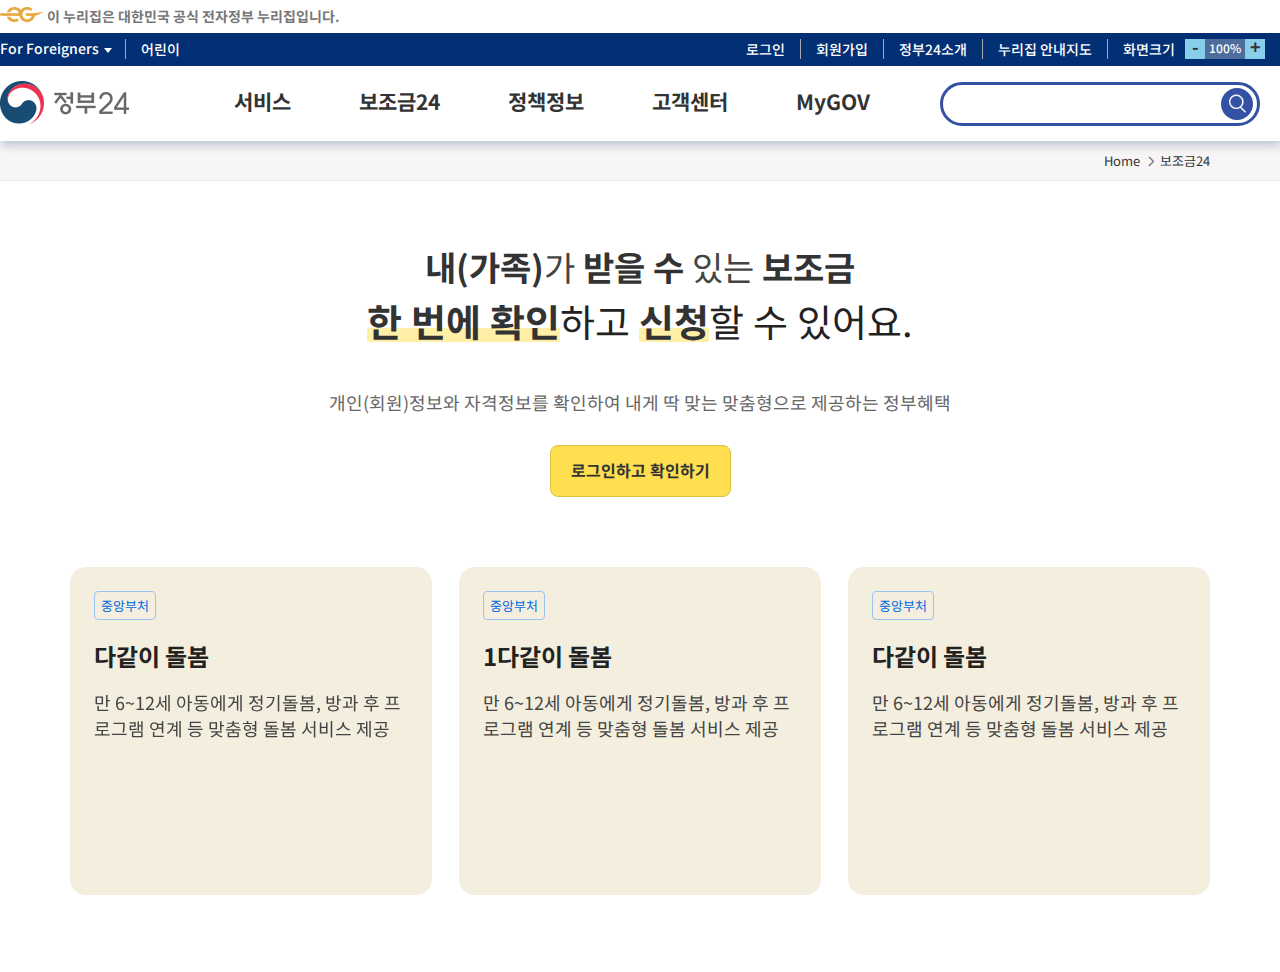
==== bojo.html @ 15c1a380 "3/22" ====
<!DOCTYPE html>
<html lang="en">
<head>
    <meta charset="UTF-8">
    <meta http-equiv="X-UA-Compatible" content="IE=edge">
    <meta name="viewport" content="width=device-width, initial-scale=1.0">
    <link rel="stylesheet" href="style.css">
    <!-- 폰트 -->
    <link rel="preconnect" href="https://fonts.googleapis.com">
    <link rel="preconnect" href="https://fonts.gstatic.com" crossorigin>
    <link href="https://fonts.googleapis.com/css2?family=Noto+Sans+KR:wght@100;300;400&display=swap" rel="stylesheet">
    <!-- swiperis -->
    <link rel="stylesheet" href="swiper/css/swiper.css">
    <link rel="stylesheet" href="swiper/css/swiper.min.css">
    <title>정부24</title>
</head>
<body>
    <div id="wrap">
        <!-- 헤더 -->
        <header>
            <!-- 헤더 상단 -->
            <div class="header_top">
                <p>
                    <img src="img/top_icon.png">
                    이 누리집은 대한민국 공식 전자정부 누리집입니다.
                </p>
            </div>
            <!-- 외국인 및 헤더 중앙 메뉴 -->
            <div class="header_middle">
                <div class="header_middle_inner">
                    <div class="foreigner">
                        <a id="foreigner">
                            For Foreigners &nbsp;
                            <img src="icon/ico_arrow_type07.png" class="down">
                            <img src="icon/ico_arrow_type07 (1).png" class="up">
                        </a>
                    </div>
                    <div class="header_middle_inner_left">
                        <a href="#">어린이</a>
                    </div>
                    <ul class="header_middle_menu">
                        <li><a href="#">로그인</a></li>
                        <li><a href="#">회원가입</a></li>
                        <li><a href="#">정부24소개</a></li>
                        <li><a href="#">누리집 안내지도</a></li>
                        <li>
                            <a href="#">
                                화면크기 
                                <div class="zoom">
                                    <div id="zoom_out">-</div>
                                    <div id="zoom_per"><p>100%</p></div>
                                    <div id="zoom_in">+</div>
                                </div>
                            </a>
                        </li>
                    </ul>
                    <div class="foreigners_menu">
                        <ul>
                            <li><a>한국어</a></li>
                            <li><a>ENG</a></li>
                            <li><a>中文</a></li>
                        </ul>
                    </div>
                </div>
            </div>
            <!-- 로고 및 메뉴(헤더 하단) -->
            <nav>
                <div class="header_bottom">
                    <div class="header_bottom_inner">
                        <div class="logo">
                            <a href="index.html"><img src="img/img-gov-logo.png"></a>
                        </div>
                        <ul class="menu">
                            <li><a href="service.html">서비스</a></li>
                            <li><a href="bojo.html">보조금24</a></li>
                            <li><a href="">정책정보</a></li>
                            <li><a href="">고객센터</a></li>
                            <li><a href="">MyGOV</a></li>
                        </ul>
                        <div class="first_btn" style="display: none;">
                            <a href="">
                                <img src="img/first-ico-guide.png">
                                <p class="first_ment">처음 오셨나요?</p>
                                <p class="first_arrow"></p>
                            </a>
                        </div>
                        <div class="bojo_search" style="display: block;">
                            <div class="bojo_search_box">
                                <input type="search">
                            </div>
                            <button class="bojo_search_btn"></button>
                        </div>
                    </div>
                </div>
                <!-- nav에 hover하면 보이는 메뉴 -->
                <div class="nav_inner_box">
                    <!-- 서비스 -->
                    <div class="nav_box">
                        <ul>
                            <li>
                                <img src="img/nav-1.png">
                                <p><a href="service.html">서비스</a></p>
                            </li>
                            <li>
                                <p class="nav_box_title">민원신청</p>
                                <ul>
                                    <li><a href="service.html">신청·조회·발급</a></li>
                                </ul>
                            </li>
                            <li>
                                <p class="nav_box_title">서비스신청</p>
                                <ul>
                                    <li><a href="service.html">원스톱/생애주기/꾸러미서비스</a></li>
                                    <li><a href="service.html">연령/대상별 서비스</a></li>
                                    <li><a href="service.html">분야별 서비스</a></li>
                                    <li><a href="service.html">기업단체 서비스</a></li>
                                    <li><a href="service.html">외국인 서비스</a></li>
                                </ul>
                            </li>
                            <li>
                                <p class="nav_box_title">간편 확인/안내</p>
                                <ul>
                                    <li><a href="service.html">사실/진위확인</a></li>
                                    <li><a href="service.html">행정정보공동이용<br>(e하나로민원)</a></li>
                                    <li><a href="service.html">공공자원공유</a></li>
                                    <li><a href="service.html">돌봄시설 등 위치 찾기</a></li>
                                </ul>
                            </li>
                        </ul>
                    </div>
                    <!-- 보조금 24 -->
                    <div class="nav_box">
                        <ul>
                            <li>
                                <img src="img/nav-2.png">
                                <p style="width: 100%;">보조금24</p>
                            </li>
                            <li>
                                <ul>
                                    <li><a href="bojo.html">보조금24란</a></li>
                                    <li><a href="bojo.html">나의 혜택</a></li>
                                    <li><a href="bojo.html">간편 찾기</a></li>
                                    <li><a href="bojo.html">전체 혜택</a></li>
                                </ul>
                            </li>
                        </ul>
                    </div>
                    <!-- 정책정보 -->
                    <div class="nav_box">
                        <ul>
                            <li>
                                <img src="img/nav-3.png">
                                <p>정책정보</p>
                            </li>
                            <li>
                                <ul>
                                    <li>분야별 정책정보</li>
                                    <li>정부/지자체 조직도</li>
                                    <li>정부/지자체 운영누리집</li>
                                    <li>행정기관위원회</li>
                                    <li>지자체소식</li>
                                    <li>공모전</li>
                                </ul>
                            </li>
                        </ul>
                    </div>
                    <!-- 고객센터 -->
                    <div class="nav_box">
                        <ul>
                            <li>
                                <img src="img/nav-4.png">
                                <p style="width: 100%;">고객센터</p>
                            </li>
                            <li>
                                <ul>
                                    <li>정부24 이용방법</li>
                                    <li>공지사항</li>
                                    <li>자료실</li>
                                    <li>서비스지원</li>
                                    <li>자주묻는질문(FAQ)</li>
                                    <li>상담예약</li>
                                </ul>
                            </li>
                        </ul>
                    </div>
                    <!-- MyGOV -->
                    <div class="nav_box">
                        <ul>
                            <li>
                                <img src="img/nav-5.png">
                                <p style="width: 100%;">MyGOV</p>
                            </li>
                            <li>
                                <ul>
                                    <li>나의 서비스</li>
                                    <li>전자문서지갑</li>
                                    <li>나의 생활정보</li>
                                    <li>나의 상담</li>
                                    <li>나의 회원정보</li>
                                    <li>나의 인증관리</li>
                                </ul>
                            </li>
                        </ul>
                    </div>
                </div>
            </nav>
        </header>
        <!-- 보조금24 -->
        <section class="service_section">
            <!-- 상단 네비게이션 -->
            <div class="service_content_top">
                <div class="service_content_top_inner">
                    <div>
                        <ul class="service_content_top_navi">
                            <li>
                                <a>Home</a>
                                <span><img src="service/ico_bc_list.png"></span>
                            </li>
                            <li>
                                <a>보조금24</a>
                            </li>
                        </ul>
                    </div>
                </div>
            </div>
            <!-- content -->
            <div class="bojo_content">
                <div class="bojo_content_inner">
                    <div class="bojo_inner">
                        <!-- 보조금 24 상단 텍스트 -->
                        <div class="bojo_inner_top">
                            <div class="bojo_inner_big_t">
                                <p><span>내(가족)</span>가 <span>받을 수 </span>있는 <span>보조금</span></p>
                                <p><span class="yellow">한 번에 확인</span>하고 <span class="yellow">신청</span>할 수 있어요.</p>
                            </div>
                            <p class="bojo_sub_text">개인(회원)정보와 자격정보를 확인하여 내게 딱 맞는 맞춤형으로 제공하는 정부혜택</p>
                            <div class="bojo_btn_wrap">
                                <a href="">
                                    <span>로그인하고 확인하기</span>
                                </a>
                            </div>
                        </div>
                        <div class="bojo_main_slide">
                            <div class="bojo_container">
                                <div class="bojo_swiper_wrapper swiper-wrapper">
                                    <div class="bojo_swiper_slide swiper-slide">
                                        <div class="bojo_slide_inner">
                                            <div>
                                                <span class="wnd">중앙부처</span>
                                                <p class="bojo_slide_title">1다같이 돌봄</p>
                                                <p class="bojo_slide_text">만 6~12세 아동에게 정기돌봄, 방과 후 프로그램 연계 등 맞춤형 돌봄 서비스 제공</p>
                                                <img src="">
                                            </div>
                                            <div class="bojo_hover">
                                                <div class="bojo_hover1">
                                                    <span class="bojo_hover1_span">신청대상</span>
                                                    <p class="bojo_hover1_p">○ 돌봄이 필요한 만 6~12세 아동(소득수준 무관)</p>
                                                </div>
                                                <div class="bojo_hover2">
                                                    <span class="bojo_hover1_span">제출서류</span>
                                                    <p class="bojo_hover1_p">신청서, 기타 지자체장이 대상자 선정을 위해 요구하는 증빙자료</p>
                                                </div>
                                                <div class="bojo_hover_btn">
                                                    <a href="">
                                                        <span>상세보기</span>
                                                    </a>
                                                </div>
                                            </div>
                                        </div>
                                    </div>
                                    <div class="bojo_swiper_slide swiper-slide">
                                        <div class="bojo_slide_inner">
                                            <div>
                                                <span class="wnd">중앙부처</span>
                                                <p class="bojo_slide_title">다같이 돌봄</p>
                                                <p class="bojo_slide_text">만 6~12세 아동에게 정기돌봄, 방과 후 프로그램 연계 등 맞춤형 돌봄 서비스 제공</p>
                                                <img src="">
                                            </div>
                                            <div class="bojo_hover">
                                                <div class="bojo_hover1">
                                                    <span class="bojo_hover1_span">신청대상</span>
                                                    <p class="bojo_hover1_p">○ 돌봄이 필요한 만 6~12세 아동(소득수준 무관)</p>
                                                </div>
                                                <div class="bojo_hover2">
                                                    <span class="bojo_hover1_span">제출서류</span>
                                                    <p class="bojo_hover1_p">신청서, 기타 지자체장이 대상자 선정을 위해 요구하는 증빙자료</p>
                                                </div>
                                                <div class="bojo_hover_btn">
                                                    <a href="">
                                                        <span>상세보기</span>
                                                    </a>
                                                </div>
                                            </div>
                                        </div>
                                    </div>
                                    <div class="bojo_swiper_slide swiper-slide">
                                        <div class="bojo_slide_inner">
                                            <div>
                                                <span class="wnd">중앙부처</span>
                                                <p class="bojo_slide_title">다같이 돌봄</p>
                                                <p class="bojo_slide_text">만 6~12세 아동에게 정기돌봄, 방과 후 프로그램 연계 등 맞춤형 돌봄 서비스 제공</p>
                                                <img src="">
                                            </div>
                                            <div class="bojo_hover">
                                                <div class="bojo_hover1">
                                                    <span class="bojo_hover1_span">신청대상</span>
                                                    <p class="bojo_hover1_p">○ 돌봄이 필요한 만 6~12세 아동(소득수준 무관)</p>
                                                </div>
                                                <div class="bojo_hover2">
                                                    <span class="bojo_hover1_span">제출서류</span>
                                                    <p class="bojo_hover1_p">신청서, 기타 지자체장이 대상자 선정을 위해 요구하는 증빙자료</p>
                                                </div>
                                                <div class="bojo_hover_btn">
                                                    <a href="">
                                                        <span>상세보기</span>
                                                    </a>
                                                </div>
                                            </div>
                                        </div>
                                    </div>
                                    <div class="bojo_swiper_slide swiper-slide">
                                        <div class="bojo_slide_inner">
                                            <div>
                                                <span class="wnd">중앙부처</span>
                                                <p class="bojo_slide_title">다같이 돌봄</p>
                                                <p class="bojo_slide_text">만 6~12세 아동에게 정기돌봄, 방과 후 프로그램 연계 등 맞춤형 돌봄 서비스 제공</p>
                                                <img src="">
                                            </div>
                                            <div class="bojo_hover">
                                                <div class="bojo_hover1">
                                                    <span class="bojo_hover1_span">신청대상</span>
                                                    <p class="bojo_hover1_p">○ 돌봄이 필요한 만 6~12세 아동(소득수준 무관)</p>
                                                </div>
                                                <div class="bojo_hover2">
                                                    <span class="bojo_hover1_span">제출서류</span>
                                                    <p class="bojo_hover1_p">신청서, 기타 지자체장이 대상자 선정을 위해 요구하는 증빙자료</p>
                                                </div>
                                                <div class="bojo_hover_btn">
                                                    <a href="">
                                                        <span>상세보기</span>
                                                    </a>
                                                </div>
                                            </div>
                                        </div>
                                    </div>
                                    <div class="bojo_swiper_slide swiper-slide">
                                        <div class="bojo_slide_inner">
                                            <div>
                                                <span class="wnd">중앙부처</span>
                                                <p class="bojo_slide_title">다같이 돌봄</p>
                                                <p class="bojo_slide_text">만 6~12세 아동에게 정기돌봄, 방과 후 프로그램 연계 등 맞춤형 돌봄 서비스 제공</p>
                                                <img src="">
                                            </div>
                                            <div class="bojo_hover">
                                                <div class="bojo_hover1">
                                                    <span class="bojo_hover1_span">신청대상</span>
                                                    <p class="bojo_hover1_p">○ 돌봄이 필요한 만 6~12세 아동(소득수준 무관)</p>
                                                </div>
                                                <div class="bojo_hover2">
                                                    <span class="bojo_hover1_span">제출서류</span>
                                                    <p class="bojo_hover1_p">신청서, 기타 지자체장이 대상자 선정을 위해 요구하는 증빙자료</p>
                                                </div>
                                                <div class="bojo_hover_btn">
                                                    <a href="">
                                                        <span>상세보기</span>
                                                    </a>
                                                </div>
                                            </div>
                                        </div>
                                    </div>
                                    <div class="bojo_swiper_slide swiper-slide">
                                        <div class="bojo_slide_inner">
                                            <div>
                                                <span class="wnd">중앙부처</span>
                                                <p class="bojo_slide_title">다같이 돌봄</p>
                                                <p class="bojo_slide_text">만 6~12세 아동에게 정기돌봄, 방과 후 프로그램 연계 등 맞춤형 돌봄 서비스 제공</p>
                                                <img src="">
                                            </div>
                                            <div class="bojo_hover">
                                                <div class="bojo_hover1">
                                                    <span class="bojo_hover1_span">신청대상</span>
                                                    <p class="bojo_hover1_p">○ 돌봄이 필요한 만 6~12세 아동(소득수준 무관)</p>
                                                </div>
                                                <div class="bojo_hover2">
                                                    <span class="bojo_hover1_span">제출서류</span>
                                                    <p class="bojo_hover1_p">신청서, 기타 지자체장이 대상자 선정을 위해 요구하는 증빙자료</p>
                                                </div>
                                                <div class="bojo_hover_btn">
                                                    <a href="">
                                                        <span>상세보기</span>
                                                    </a>
                                                </div>
                                            </div>
                                        </div>
                                    </div>
                                </div>
                            </div>
                        </div>
                    </div>
                </div>
            </div>
        </section>
        <!-- 푸터시작 -->
        <footer style="display: none;">
            <!-- 푸터상단 -->
            <div class="footer_top">
                <div class="footer_top_inner">
                    <div class="footer_top_left">
                        <ul>
                            <li><a href="">개인정보처리방침</a></li>
                            <li><a href="">이용약관</a></li>
                        </ul>
                    </div>
                    <div class="footer_top_right">
                        <ul>
                            <li>
                                <a href=""></a>
                            </li>
                            <li>
                                <a href=""></a>
                            </li>
                            <li>
                                <a href=""></a>
                            </li>
                            <li>
                                <a href=""></a>
                            </li>
                            <li>
                                <a href=""></a>
                            </li>
                        </ul>
                    </div>
                </div>
            </div>
            <!-- 푸터중앙 -->
            <div class="footer_mid">
                <div class="footer_mid_inner">
                    <div class="footer_logo">
                        <img src="footer/logo_footer.png">
                    </div>
                    <div class="footer_mid_mid">
                        <div class="footer_mid_left">
                            <p class="footer_mid_title">정부24 콜센터</p>
                            <p style="font-weight: bold; font-size: 17px;">
                                1588-2188<br>
                                02-3703-2500<span style="font-weight: 200;">(<span style="color: red;">지역번호 '02'</span>를 확인하세요.)</span>
                            </p>
                            <p style="font-weight: 200;">(09:00 ~ 18:00 평일)</p>
                            <ul class="footer_mid_list">
                                <li>
                                    내선번호
                                </li>
                                <li>
                                    [1번]
                                    <span style="font-weight: 200;">
                                        주민등록초본,건축물대장,토지대장 문의
                                    </span>
                                </li>
                                <li>
                                    [2번]
                                    <span style="font-weight: 200;">
                                        민원신청 및 발급문의
                                    </span>
                                </li>
                                <li>
                                    [3번]
                                    <span style="font-weight: 200;">
                                        보조금24조회,신청문의
                                    </span>
                                </li>
                                <li>
                                    [4번]
                                    <span style="font-weight: 200;">
                                        회원가입 및 로그인 문의
                                    </span>
                                </li>
                            </ul>
                        </div>
                        <div class="footer_mid_right">
                            <p class="footer_mid_title">정부민원안내콜센터</p>
                            국번없이 110<br>
                            <span style="font-weight: 200;">(무료,365일 24시간)</span>
                        </div>
                    </div>
                    <div class="footer_right">
                        <ul>
                            <li>
                                <a href="">
                                    찾아오시는길
                                    <div class="next">
                                        <img src="icon/ico-swiper-next2 (1).png">
                                    </div>
                                </a>
                            </li>
                            <li>
                                <a href="">
                                    상담예약
                                    <div class="next">
                                        <img src="icon/ico-swiper-next2 (1).png">
                                    </div>
                                </a>
                            </li>
                            <li>
                                <a href="">
                                    누리집 개선의견수렴
                                    <div class="next">
                                        <img src="icon/ico-swiper-next2 (1).png">
                                    </div>
                                </a>
                            </li>
                            <li>
                                <a href="">
                                    공공서비스 활용(open API)
                                    <div class="next">
                                        <img src="icon/ico-swiper-next2 (1).png">
                                    </div>
                                </a>
                            </li>
                        </ul>
                    </div>
                </div>
            </div>
            <!-- 푸터하단 -->
            <div class="footer_btm">
                <div class="footer_btm_inner">
                    <div class="footer_btm_inner_right">
                        <span>
                            Copyright © Ministry of the Interior and Safety. All Rights Reserved.
                        </span>
                        <div class="rhkrlqn"><img src="footer/logo_wa.png"></div>
                    </div>
                </div>
            </div>
        </footer>
    </div>
    <script src="js/jquery-1.12.3.js"></script>
    <script src="js/script.js" defer="defer"></script>
    <script src="swiper/js/swiper.js"></script>
    <script src="swiper/js/swiper.min.js"></script>
</body>
</html>
---- style.css ----
*{
    margin: 0 auto;
    padding: 0;
    list-style: none;
    font-family: 'Noto Sans KR', sans-serif;
    color: #333;
    letter-spacing: -1;
}
a{
    color: inherit;
    text-decoration: none;
    cursor: pointer;
}
#wrap{
    width: 100%;
    position: relative;
    zoom: 100%;
}
header{
    width: 100%;
}
.header_top > p {
    width: 1280px;
    height: 33px;
    font-size: 14px;
    color: #777;
    line-height: 33px;
    font-weight: 700;
}
.header_top > p > img{
    padding-top: 3px;
}
.header_middle{
    width: 100%;
    height: 33px;
    background-color: #033075;
}
.header_middle_inner{
    width: 1280px;
    height: 100%;
    position: relative;
}
.foreigner{
    margin-top: 5px;
    float: left;
    position: relative;
    font-size: 14px;
    color: #fff;
    font-weight: 500;
    padding-right: 20px;
}
.down,.up{
    position: absolute;
    top: 10px;
    right: 13px;
}
.up{
    display: none;
    transform:rotate(180deg);
}
.header_middle_inner_left{
    float: left;
    position: relative;
    padding: 0px 15px;
    margin-top: 6px;
    font-size: 14px;
    color: #fff;
    font-weight: 500;
    border-left: 1px solid #aaa;
}
.header_middle_menu{
    float: right;
}
.header_middle_menu li{
    float: left;
    float: left;
    position: relative;
    padding: 0px 15px;
    margin-top: 6px;
    font-size: 14px;
    color: #fff;
    font-weight: 500;
    border-left: 1px solid #aaa;
}
.header_middle_menu li:first-child{
    border-left: none;
}
.zoom{
    width: 80px;
    height: 20px;
    float: right;
    margin-left: 10px;
    color: #696969;
    display: flex;
}
#zoom_out,#zoom_in{
    width: 25%;
    height: 100%;
    text-align: center;
    background-color: skyblue;
    font-size: 18px;
    line-height: 14px;
    font-weight: bold;
}
#zoom_per{
    width: 50%;
    height: 100%;
    text-align: center;
    background-color: rgba(253,253,253,0.3);
    color: #fff;
    font-size: 12px;
}
#zoom_per>p{
    color: #fff !important;
}
/* foreigners 누르면 나오는 메뉴 */
.foreigners_menu{
    z-index: 9999;
    display: none;
    position: absolute;
    top:33px;
    width: 100px;
    height: 100px;
    background-color: #fff;
    box-shadow: 2px 2px 10px -6px #000;
}
.foreigners_menu ul li{
    text-align: center;
    font-size: 14px;
    line-height: 33px;
    color: #555;
    border-top:1px solid #ddd;
}
/* nav 및 header bottom  */
nav{
    position: absolute;
    width: 100%;
}
.show_nav{
    height: 525px;
    z-index: 9999;
    background-color: #fff;
    border-bottom: 3px solid #233671;
}
.header_bottom{
    width: 100%;
    height: 75px;
    box-shadow: 1px 3px 10px rgba(3,48,117,.3);
    position: absolute;
    z-index: 999;
}
.header_bottom_inner{
    width: 1280px;
    height: 100%;
    display: flex;
    position: relative;
    justify-content: space-between;
}
.logo{
    width: 130px;
    height: 100%;
    margin-left: 0px;
}
.logo a>img{
    margin-top: 15px;
}
.menu{
    position: absolute;
    left: 200px;
    top: 20px;
    
}
.menu>li{
    float: left;
    height: 100%;
    padding: 0px 26px;
}
.menu>li>a{
    font-size: 21px;
    color: #333;
    font-weight: bold;
    padding: 21px 8px;
    text-align: center;
}
.menu>li>a:hover{
    border-bottom: 4px solid #006ae2;
}
.first_btn{
    margin-right: 0px;
    align-self: center;
    width: 200px;
    height: 40px;
    background-color: #eb193a;
    border-radius: 20px;
    position: relative;
}
.first_btn>a{
    width: 100%;
    height: 100%;
    color: #fff;
}
.first_btn >a img{
    top: 10px;
    left: 20px;
    position: absolute;
}
.first_ment{
    position: absolute;
    left: 45px;
    width: 120px;
    line-height: 40px;
    color: #fff;
}
.first_arrow{
    width: 8px;
    height: 11px;
    background-image: url(icon/ico-myset.png);
    background-repeat: no-repeat;
    background-position: -109px -65px;
    position: absolute;
    right: 10px;
    top: 15px;
}
/* hover하면 나오는 메뉴 */
.nav_inner_box{
    width: 960px;
    height: 400px;
    top: 75px;
    position: relative;
    display: none;
}
.nav_box{
    width: 100%;
    height: 100%;
    position: absolute;
    display: none;

}
.nav_box>ul{
    width: 100%;
}
.nav_box>ul>li:first-child{
    margin-left: 30px;
    padding-top: 100px;
    float: left;
    margin-right: 40px;
}
.nav_box>ul>li:first-child img{
    width: 100%;
}
.nav_box>ul>li:first-child p{
    margin-left: 0px;
    width: 80%;
    text-align: center;
    font-size: 30px;
    color: #033075;
    font-weight: bold;
}
.nav_box>ul>li:not(:first-child){
    margin-top: 30px;
    width: 195px;
    cursor: pointer;
    margin-left: 0px;
    float: left;
    margin-left: 50px;
}
.nav_box_title{
    width: 195px;
    height: 30px;
    background-color: #c8e2ff;
    text-align: center;
    border-radius: 15px;
    line-height: 30px;
    font-size: 16px;
    cursor: pointer;
}
.nav_box_title:hover{
    color: #006ae2;
}
.nav_box>ul>li>ul{
    margin-top: 10px;
}
.nav_box>ul>li>ul>li{
    padding: 10px;
    border-bottom: 1px solid #ddd;
    cursor: pointer;
}
.nav_box>ul>li>ul>li:hover{
    color: #006ae2;
}
/* 메인 시작 */
.content{
    position: relative;
    width: 100%;
    top: 75px;
}
.main_top{
    width: 100%;
    height: 440px;
    margin-top: 20px;
}
.main_top_box{
    width: 1280px;
    height: 100%;
    display: flex;
    justify-content: space-between;
}
.main_top_box_left{
    width: 840px;
    margin-left: 0px;
}
/* 슬라이드 시작 */
.swiper-container{
    width: 100%;
    height: 310px;
    background-color: #ddd;
    border-radius: 20px;
    position: relative;
}
.main_slide_btn_box{
    z-index: 99;
    position: absolute;
    border-radius: 15px;
    top:250px;
    left: 45px;
    width: 115px;
    height: 30px;
    background-color: rgba(0,0,0,0.5);
    display: flex;
}
.swiper-pagination{
    float: left;
    height: 20px;
    width: auto !important;
    margin-left: 12px;
    font-size: 14px;
    padding-top: 10px;
    color: #fff;
    line-height: 30px;
}
.swiper-pagination>span{
    color: #fff;
}
.slide_prev,
.slide_next,
.slide_stop{
    width: 20px !important;
    position: absolute;
    margin-top: 2px;
    cursor: pointer;
}
.slide_prev{
    left: 50px;
}
.slide_next{
    right: 0px;
}
.slide_stop{
    left: 73px;
    position: absolute;
}
.slide_stop>img{
    top: 8px;
    position: absolute;
}
.swiper_play{
    display: none;
}
/* 검색 box */
.main_top_left_btm{
    position: relative;
    margin-top: 30px;
    width: 100%;
    height: 64px;
    display: flex;
}
.search_text{
    width: 120px;
    font-size: 16px;
    line-height: 64px;   
}
.search_list{
    position: relative;
    width: 150px;
    margin-right: 30px;
    overflow: hidden;
}
.search_list_box{
    position: absolute;
    width: 100%;
    height: 34px;
    top: 15px;
}
.search_list_boxs{
    line-height: 34px;
    font-size: 15px;
    color: #333;
    font-weight: bold;
}
.search_btn{
    position: absolute;
    height: 30px;
    top: 20px;
    right: 0px;
    cursor: pointer;
    background-color: #fff;
    z-index: 1;
}
#search_up,#search_down{
    cursor: pointer;
    margin-top: 5px;
}
#search_up{
    display: none;
}
.search_line{
    position: absolute;
    bottom: 10px;
    height: 100%;
    width: 100%;
    border-bottom: 2px solid #000;
}
/* 실시간 검색창 누르면 나오는 창 */
.hidden_search_list{
    position: absolute;
    border-radius: 7px;
    top: 64px;
    left: 120px;
    width: 125px;
    padding: 20px 12px;
    border: 1px solid #e2e5eb;
    background-color: #fff;
    z-index: 9999;
    display: none;
}
.hidden_search_list ul li{
    margin-bottom: 5px;
    font-size: 14px;
}
.hidden_search_list ul li a:hover{
    text-decoration: underline;
}
/* 검색창 */
.search_box{
    width: 540px;
    height: 64px;
    border: 2px solid #3382e9;
    border-radius: 15px;
    position: relative;
    overflow: hidden;
}
.search_input{
    border: none;
    width: 100%;
    height: 62px;
    font-size: 16px;
    border-radius: 15px;
    padding-left: 20px;
}
.search_img{
    position: absolute;
    width: 20px;
    height: 100%;
    right: 20px;
    top: 20px;
    cursor: pointer;
}
/* 로그인 */
.main_top_box_right{
    width: 400px;
    height: 400px;
    margin-right: 0px;
    background-color: #fff;
    border: 1px solid #e2e5eb;
    border-radius: 20px;
    box-shadow: 10px 10px 27px rgba(0, 0, 0, 0.06);
}
.top_box_right_login_img{
    padding-top: 60px;
    width: 100%;
    height: 100px;
    text-align: center;
}
.login_ment{
    margin-top: 30px;
    width: 100%;
    height: 60px;
    text-align: center;
    margin: 0 auto;
    font-size: 18px;
    font-weight: bold;
    color: #333;
}
.log_btn{
    margin-top: 30px;
    background-color: #3382e9;
    text-align: center;
    color: #fff;
    height: 52px;
    font-size: 15px;
    border-radius: 8px;
    line-height: 52px;
    margin: 40px 26px 0px 26px;
    cursor: pointer;
}
.login_btm{
    margin: 25px 26px 0px 26px;
    position: relative;
    color: #666;
    font-size: 14px;
    line-height: 22px;
}
.login_btm_left{
    float: left;
}

.text_line{
    display: inline-block;
    margin: 0 8px;
    width: 1px;
    height: 10px;
    background: #ddd; 
}
.login_btm_right{
    float: right;
}
.login_btm::after{
    content: "";
    clear: both;
    display: block;
}
/* 자주찾는 서비스 */
.main_bottom{
    width: 100%;
    height: 305px;
    background-color: #f5f7fa;
}
.main_bottom_inner{
    width: 1280px;
}
.main_bottom_title{
    padding-top: 26px;
    width: 100%;
}
.main_bottom_title_left{
    float: left;
    font-size: 18px;
    font-weight: bold;
    color: #333;
}
.main_bottom_title>a{
    float: right;
    color: #666;
    font-size: 14px;
}
.main_bottom_title::after{
    content: "";
    clear: both;
    display: block;
}
/* 자주찾는 서비스 슬라이드 */
.service_slide{
    position: relative;
    width: 1200px;
    margin: 0 auto;
    padding: 40px 0px 40px 0px;
    overflow: hidden;
}
.service_slider_box{
    width: 137.5px;
    margin-right: 20px;
}
.service_slider_box_inner
,.hover_p
,.hover_g
,.hover_pp{
    display: block;
    padding: 0;
    width: 136px;
    height: 140px;
    text-align: center;
    border-radius: 15px;
    background: #fff;
}
.service_slider_box_inner:hover .inner_text{
    text-decoration: underline;
}
.circlep{
    background: #ff3388;
    position: relative;
    display: inline-block;
    margin: 24px 0 15px;
    width: 40px;
    height: 40px;
    line-height: 40px;
    border-radius: 40px;
    font-size: 13px;
    font-weight: bold;
    color: #fff;
}
.circleg{
    background: #009973;
    position: relative;
    display: inline-block;
    margin: 24px 0 15px;
    width: 40px;
    height: 40px;
    line-height: 40px;
    border-radius: 40px;
    font-size: 13px;
    font-weight: bold;
    color: #fff;
}
.circlepp{
    background: #6839e9;
    position: relative;
    display: inline-block;
    margin: 24px 0 15px;
    width: 40px;
    height: 40px;
    line-height: 40px;
    border-radius: 40px;
    font-size: 13px;
    font-weight: bold;
    color: #fff;
}
.inner_text{
    font-size: 15px;
    color: #333;
}
.hover_p:hover {
    box-shadow: 0 0 0 2px #ff3388;
}
.hover_g:hover {
    box-shadow: 0 0 0 2px #009973;
}
.hover_pp:hover {
    box-shadow: 0 0 0 2px #6839e9;
}

/* 자주찾는 서비스 슬라이드 슬라이드 버튼 */
.service_btn{
    position: absolute;
    width: 1280px;
    bottom: 40px;
    height: 20px;
}
.service_prev_arrow{
    position: absolute;
    left: 0px;
    top: -85px;
    cursor: pointer;
}
.service_next_arrow{
    position: absolute;
    right: 0px;
    top: -85px;
    cursor: pointer;
}
.service_dot{
    width: 100px;
    height: 20px;
    margin: 0 auto;
}
.service_dot > span{
    margin-right: 10px;
}
.swiper-pagination-bullet-active { 
    width: 20px !important;
    border-radius: 5px !important;
    border: none !important;
}
/* 메인하단 */
.content_b{
    width: 100%;
    position: relative;
    margin-top: 75px;
}
.one_stop{
    width: 100%;
}
.one_inner{
    width: 1280px;
    display: flex;
    justify-content: space-between;
}
/* 원스톱 서비스 */
.one_left{
    margin-left: 0px;
    margin-top: 40px;
    width: 840px;
    height: 220px;
    border: 1px solid #e2e5eb;
    border-radius: 20px;
}
.one_left>h2{
    padding-top: 24px;
    padding-left: 24px;
    font-size: 18px;
    font-weight: bold;
    color: #333;
}
.one_href{
    float: right;
    color: #3382e9;
    font-size: 14px;
    font-weight: 500;
    padding-right: 24px;
}
.one_href>a{
    position: relative;
    margin-left: 8px;
    margin-right: 15px;
    font-size: 14px;
    color: #3382e9;
    font-weight: 400;
}
.one_href a>img{
    width: 15px;
}
.one_href>a:nth-child(2){
    padding-left: 5px;
    border-left: 1px solid #ddd;
}
.one_stop_swiper_wrap{
    position: relative;
    margin: 20px 24px 0px 24px;
}
.one_stop_swiper{
    height: 140px;
    overflow: hidden;
    margin: 0px 30px;
}
.one_stop_swiper_wrapper,
.swiper-wrapper{
    width: 100%;
    height: 100%;
}
.one_stop_swiper_wrapper>.swiper-slide{
    width: 87px;
    height: 100%;
    margin-right: 20px;
    text-align: center;
}
.one_stop_i{
    margin: 0 auto;
    width: 70px;
    height: 70px;
    background-color: #f5f7fa;
    border-radius: 30px;
}
.one_stop_i>img{
    margin-top: 15px;
}
.one_stop_t{
    margin-top: 15px;
    font-size: 14px;
    color: #333;
}
.one_stop_navi{
    width: 100%;
    height: 10px;
    position: absolute;
    bottom: 10px;
}
.one_stop_prev{
    position: absolute;
    left: 10px;
    top: -90px;
}
.one_stop_next{
    position: absolute;
    right: 10px;
    top: -90px;
}
.one_stop_dot{
    position: absolute;
    left: 48%;
    bottom: 0px;
    margin: 0 auto;
    cursor: pointer;
}
.one_stop_dot>.swiper-pagination-bullet{
    margin-right: 7px;
    height: 6px;
    width: 6px;
    cursor: pointer;
}
/* 공지사항  */
.one_right{
    margin-right: 0px;
    margin-top: 40px;
    width: 400px;
    height: 220px;
    border: 1px solid #e2e5eb;
    border-radius: 20px;
    position: relative;
}
.one_right>h2{
    padding: 24px 24px 0px 24px;
    font-size: 18px;
}
.notice_more{
    float: right;
}
.one_right>ul{
    margin-top: 24px;
    padding: 0px 24px;
}
.one_right>ul>li:hover .notice_list>span{
    text-decoration: underline;
}
.notice_list{
    display: flex;
    justify-content: space-between;
    line-height: 1.8;
}
.notice_list>span{
    margin: 0px;
    font-size: 14px;
}
.notice_list>span:first-child{
    display: inline-block;
    width: 100%;
    overflow: hidden;
    text-overflow: ellipsis;
    white-space: nowrap;
    max-width: 70%;
    vertical-align: middle;
}
.notice_list>span:nth-child(2){
    color: #999;
    display: inline-block;
    font-size: 14px;
    color: #777;
    vertical-align: middle;
}
/* 보조금 24 */
.bojo_left_inner{
    padding: 24px 20px 0px 20px;
    display: flex;
}
.bojo_title{
    margin: 0;
    min-width: 200px;
}
.bojo_title>h2{
    margin: 0;
    width: 100%;
    height: 39px;
    padding: 9px 0px 0px 47px;
    font-size: 18px;
    background-image: url(icon/main-ico-subsidy.png);
    background-repeat: no-repeat;
    background-position: left;
}
.bojo_title>p{
    margin-top: 24px;
    width:100%;
    font-size: 14px;
}
.bojo_title>a{
    display: inline-block;
    margin-top: 24px;
    font-size: 14px;
    color: #3382e9;
}
.bojo_title>a:hover{
    text-decoration: #006ae2 underline;
}

/* 보조금 24 슬라이드 */
.bojo_slide_wrap{
    width: 250px;
    margin-right: 12px;
    position: relative;
    margin-left: 0px;
    overflow: hidden;
}
.bojo-swiper-container{
    width: 250px;
    height: 170px;
}
.swiper_inner{
    width: 165px;
    height: 170px;
    background-color: #fff8e4;
    margin: 0 auto;
    border-radius: 20px;
}
.swiper_inner a{
    display: block;
    padding: 20px 0px;
    width: 100%;
    height: 100%;
    text-align: center;
    font-size: 14px;
}
.swiper_inner a>p:first-child{
    padding-top: 12px;
    width: 100%;
    color: #664b00;
}
.swiper_inner a>p:nth-child(2){
    margin-top: 5px;
    color: #444;
}
.bojo-navi{
    position: absolute;
    width: 100%;
    height: 30px;
    bottom: 10px;
    z-index: 1;
}
.bojo_prev,
.bojo_next{
    position: absolute;
    top: -50px;
    width: 40px;
    height: 40px;
    border-radius: 50%;
    text-align: center;
}
.bojo_next{
    right: 0px;
}
.bojo_dot{
    width: 55px !important;
    height: 100% !important;
    border-radius: 15px;
    background-color: rgba(0,0,0,0.5);
    text-align: center;
    color: #fff;
    font-size: 12px;
    line-height: 30px;
}
.bojo_dot>span{
    color: #fff;
}
/* 보조금 24 슬라이드 종료 */
.bojo_box{
    width: 350px;
    height: 170px;
    display: flex;
}
.bojo_box>a{
    display: inline-block;
    width: 165px;
    height: 100%;
    border-radius: 16px;
    text-align: center;
}
.bojo_box_left{
    margin-right: 20px;
    background: #1177d3 url(icon/main-subsidy-check-bg.png) no-repeat right bottom;
}
.bojo_box_right{
    background: #008765 url(icon/main-subsidy-search-bg.png) no-repeat right bottom;
}
.bojo_img{
    margin-top: 40px;
    width: 100%;
}
.bojo_text{
    margin-top:20px;
    color: #fff;
    font-size: 14px;
    font-weight: 700;
}
/* 미니 아이콘 */
.bojo_right{
    background-color: #f5f9ff;
    border: 1px solid #f5f9ff;
    display: flex;
    flex-wrap: wrap;
}
.bojo_right:before {
    content: '';
    position: absolute;
    left: 24px;
    top: 50%;
    width: calc(100% - 48px);
    height: 1px;
    background: #e1edfd;
}
.bojo_right:after {
    content: '';
    position: absolute;
    left: 50%;
    top: 24px;
    width: 1px;
    height: calc(100% - 48px);
    background: #e1edfd;
}
.bojo_right_inner{
    width: 50%;
    height: 80px;
    position: relative;
}
.bojo_right_inner>a{
    display: block;
    padding: 40px 0 0;
    text-align: center;
}
.bojo_right_inner_text{
    margin-top: 10px;
    color: #666;
    font-size: 14px;
}
/* 새로운 영상 */
.video_boxs{
    margin: 40px 0px 0px 0px;
    width: 400px;
    height: 320px;
    border-radius: 20px;
    border: 1px solid #e2e5eb;
}
.newvideo{
    padding: 24px;
}
.newvideo>h2{
    font-size: 18px;
    width: 100%;
}
.newvideo>h2>a{
    float: right;
}
.newvideo_inner{
    margin-top: 20px;
    height: 233px;
}
.newvideo_inner_container{
    position: relative;
    width: 100%;
    height: 100%;
    overflow: hidden;
}
.newvideo_slide{
    width: 350px;
}
.vedio-swiper-slide{
    position: relative;
    display: block;
    font-size: 14px;
}
.video_box{
    width: 100%;
    position: relative;
}
.video_box>img{
    width: 100%;
}
.video-play{
    position: absolute;
    left: 45%;
    top: 40%;
}
.video_box_text{
    margin-top: 5px;
    overflow: hidden;
    white-space: nowrap;
    text-overflow: ellipsis;
    max-width: 100%;
}
.vedio-swiper-slide:hover .video_box_text{
    text-decoration: underline;
}
.newvideo_navi{
    position: absolute;
    width: 100%;
    height: 10px;
}
.video_prev,
.video_next
{
    position: absolute;
    top: -135px;
    z-index: 99;
}
.video_prev{
    left: 20px;
}
.video_next{
    right: 20px;
}
/* 게시판 */
.board{
    padding: 24px;
    overflow: hidden;
}
.board_tab{
    display: flex;
    border-bottom: 1px solid #e2e5eb;
}
.board_tab>a{
    display: block;
    float: right;
}
.tab_menu{
    display: flex;
    margin-left: 0px;
}
.tab_menu>a{
    padding: 0px 0px 16px;
    margin-right: 16px;
    font-size: 16px;
}
.tab_menu>a:first-child{
    border-bottom: 2px solid #333;
}
.tab_menu>a:hover{
    text-decoration: underline;
}
.board_box{
    margin-top: 20px;
}
.board_box>ul>li{
    margin-bottom: 18px;
    width: 100%;
    font-size: 14px;
}
.board_box>ul>li:hover .board_text,
.board_box>ul>li:hover .board_date{
    text-decoration: underline;
}

.board_text{
    line-height: 18px;
    width: 100%;
    overflow: hidden;
    white-space: nowrap;
    text-overflow: ellipsis;
}
.board_date{
    margin-top: 5px;
    line-height: 18px;
    color: #777;
}
.board_box>ul:not(:first-child){
    display: none;
}
/* 배너 */
.banner_boxs{
    position: relative;
    border: none;
}
.banner-container{
    width: 100%;
    height: 100%;
    position: relative;
    overflow: hidden;
}
.banner-wrapper{
    width: 100%;
}
.banner-swiper-slide{
    width: 100%;
    border-radius: 20px;
    overflow: hidden;
}
.banner-swiper-slide>a>img{
    width: 100%;
    height: 100%;
}
.banner_navi{
    position: absolute;
    bottom: 10px;
    height: 30px;
    background-color: rgba(0,0,0,0.5);
    border-radius: 15px;
    z-index: 999;
    display: flex;
    left: 35%;
}
.banner_page{
    margin-left: 10px;
    font-size: 15px;
    margin-right: 7px;
    color: #fff;
    float: left;
    line-height: 30px;
    width: 30px !important;
}

.banner_page>span{
    color: #fff;
}
.banner_prev,
.banner_next,
.banner_play,
.banner_stop{
    width: 20px;
    height: 20px;
    margin-left: 5px;
    margin-top: 3px;
}
.banner_stop{
    margin-top: 0px;
}
.banner_play{
    display: none;
}
/* 국민소통채널  */
.content_c{
    margin-top: 40px;
    width: 100%;
    border-top: 1px solid #d9d9d9;
    padding: 16px 0px;
}
.inner_wrap{
    width: 1280px;
    height: 100%;
    display: flex;
}
.channer_title{
    padding: 25px 0px;
    margin-left: 0px;
}
.channer_title>h2{
    font-size: 18px;
}
/* 국민소통채널 슬라이더 */
.channer_box{
    width: 1100px;
    position: relative;
    height: 100%;
}
.channer_slide_container{
    width: 1060px;
    height: 100%;
    position: relative;
    overflow: hidden;
}
.channer_slide_container>.swiper-wrapper{
    width: 1050px;
    height: 100%;
}
.channer_slide_container>.channer_wrapper>.swiper-slide{
    width: 200px !important;
    height: 100%;
    border: 1px solid #ddd;
    margin-right: 10px !important;
}
.channer_nav{
    position: absolute;
    bottom: 0;
    width: 100%;
    height: 10px;
    background-color: #000;
    z-index: 10;
}
.channer_navi{
    position: absolute;
    width: 100%;
    height: 30px;
    bottom: 0px;
    z-index: 1;
}
.channer_prev,
.channer_next{
    position: absolute;
    top: -20px;
}
.channer_next{
    right: 0px;
}

/* 푸터시작 */

footer{
    width: 100%;
    border-top: 1px solid #d9d9d9;
}
.footer_top{
    width: 100%;
    background-color: #f6f6f6;
    border-bottom: 1px solid #e8e8e8;
}
.footer_top_inner{
    width: 1280px;
    padding: 10px 0px;
    display: flex;
}
.footer_top_left{
    margin-left: 0px;
}
.footer_top_left>ul{
    display: flex;
}
.footer_top_left>ul>li>a{
    font-size: 15px;
    font-weight: bold;
}
.footer_top_left>ul>li:first-child{
    color: #003964;
}
.footer_top_left>ul>li:nth-child(2){
    margin-left: 30px;
}
.footer_top_right{
    margin-right: 0px;
}
.footer_top_right>ul{
    display: flex;
}
.footer_top_right>ul>li>a{
    display: block;
    width: 36px;
    height: 36px;
    position: relative;
    border-radius: 50%;
    background-color: #EDEDED;
    border: 1px solid #e8e8e8;
}
.footer_top_right>ul>li + li{
    margin-left: 10px;
}
.footer_top_right>ul>li>a::before{
    content: "";
    display: block;
    width: 36px;
    height: 36px;
    background: url(footer/logo_sns.png) no-repeat 0 50%;
    background-size: cover;
}
.footer_top_right>ul>li:nth-child(2)>a::before{
    background-position: -36px 0px;
}
.footer_top_right>ul>li:nth-child(3)>a::before{
    background-position: -72px 0px;
}
.footer_top_right>ul>li:nth-child(4)>a::before{
    background-position: -108px 0px;
}
.footer_top_right>ul>li:nth-child(5)>a::before{
    background-position: -144px 0px;
}
/* 푸터 중앙 */
.footer_mid{
    padding: 0;
    width: 100%;
    background-color: #f6f6f6;
}
.footer_mid_inner{
    width: 1280px;
    padding-top: 20px;
    display: flex;
    justify-content: space-between;
}
.footer_logo{
    width: 110px;
    margin-left: 0px;
}
.footer_logo>img{
    width: 100%;
}
.footer_mid_mid{
    display: flex;
    width: 600px;
}
.footer_mid_left,
.footer_mid_right{
    height: 100%;
    text-align: left;
}
.footer_mid_title{
    width: 100%;
    margin-bottom: 5px;
    font-size: 16px;
    font-weight: bold;
    text-align: left;
}
.footer_mid_list{
    margin-top: 6px;
}
.footer_mid_list>li{
    font-weight: bold;
}
.footer_right{
    margin-right: 0px;
    width: 300px;
}
.footer_right>ul{
    margin-top: 5px;
}
.footer_right>ul>li>a{
    width: 300px;
    height: 42px;
    display: flex;
    flex-direction: column;
    justify-content: center;
    font-size: 16px;
    position: relative;
}
.next{
    position: absolute;
    right: 0px;
}
.next>img{
    width: 5px;
}
/* 푸터 하단 */
.footer_btm{
    width: 100%;
    background-color: #f6f6f6;
}
.footer_btm_inner{
    width: 1280px;
    padding-bottom: 30px;
    display: flex;
    justify-content: flex-end;
    margin: 0 auto;
}
.footer_btm_inner_right{
    margin-right: 0px;
    display: flex;
    align-items: center;
}
.footer_btm_inner_right>span{
    font-size: 14px;
    color: #838383;
    font-weight: 500;
}
.rhkrlqn{
    width: 60px;
    height: 42px;
    margin-left: 10px;
}
.rhkrlqn>img{
    width: 100%;
}

/* service.html */
.service_section{
    width: 100%;
    position: relative;
    top: 75px;
}
/* 상단 네비게이션 */
.service_content_top{
    width: 100%;
    background-color: #f7f5f5;
    border-bottom: 1px solid #ebe9e9;
}
.service_content_top_inner{
    max-width: 1140px;
    margin: 0 autos;
}
.service_content_top_inner>div{
    width: 100%;
    overflow: hidden;
    padding-bottom: 3px;
}
.service_content_top_navi{
    float: right;
}
.service_content_top_navi>li{
    line-height: 32px;
    padding-top: 4px;
    font-size: 13px;
    float: left;
}
.service_content_top_navi>li:not(:first-child){
    padding-left: 20px;
}
.service_content_top_navi>li>span{
    height: 15px;
    width: 7px;
    background-color: #006ae2;
    position: relative;
}
.service_content_top_navi>li>span>img{
    height: 150%;
    position: absolute;
    top: -4px;
    left: -1px;
}
/* 타이틀 */
.service_title{
    width: 1140px;
    margin: 0 auto;
    border-bottom: 2px solid #333;
    padding-bottom: 10px;
    position: relative;
}
.service_title>h1{
    margin-top: 20px;
    line-height: 1.3;
    letter-spacing: -1px;
    font-size: 24px;
    font-weight: 700;
}
.service_sns{
    position: absolute;
    right: 10px;
    bottom: 10px;
    line-height: 1.5;
}
.service_sns>li{
    float: left;
}
.service_sns>li:not(:first-child){
    margin-left: 3px;
}
.service_sns>li>a{
    width: 26px;
    height: 26px;
    display: block;
}
.facebook{
    background: url(service/ico_page_util.png) no-repeat 0 0;
}
.twitter{
    background: url(service/ico_page_util.png) no-repeat 0 -50px;
}
.linkb{
    background: url(service/ico_page_util.png) no-repeat 0 -399px;
}
.print{
    background: url(service/ico_page_util.png) no-repeat 0 -200px;
    border: 1px solid #868686;
    border-radius: 3px;
}
/* 본문 */
.service_content{
    margin: 0 auto;
    width: 1140px;
    overflow: hidden;
    position: relative;
}
/* 본문 content */
.service_content_inner{
    width: 905px;
    float: left;
    padding-top: 20px;
    padding-bottom: 50px;
}
.ser_con{
    margin-left: 0px;
    margin-right: 25px;
    padding-bottom: 50px;
}
/* form */
.service_form{
    margin-bottom: 20px;
}
.form{
    width: 100%;
    background-color: #f5f5f5;
    margin-bottom: 1px;
    height: 70px;
    position: relative;
}
.form>label{
    width: 80px;
    height: 100%;
    background-color: #959595;
    font-size: 17px;
    line-height: 70px;
    text-align: center;
    color: #fff;
    display: block;
    float: left;
}
.select_zone{
    position: absolute;
    width: 800px;
    height: 100%;
    margin-left: 80px;
}
.select_zone_inner{
    margin: 15px;
}
.select_box{
    float: left;
    width: 32%;
    height: 40px;
    margin-right: 2%;
    box-sizing: border-box;
}
.select_box:nth-child(3){
    margin-right: 0px;
}
.select_box>select{
    width: 100%;
    height: 100%;
    border: 1px solid #757380;
    background-color: #fff;
    line-height: 40px;
    color: #000;
    padding: 4px 5px 4px 5px;
    vertical-align: middle;
}
.check_box{
    position: relative;
}
.check_box_inner{
    margin: 8px 0px;
}
.check_box_inner>input{
    position: absolute;
    width: 22px;
    height: 22px;
}
.check_box_inner>label{
    display: block;
    margin-left: 30px;
    line-height: 20px;
}
.form3{
    height: 70px;
}
.form_inner{
    display: block;
    padding: 15px 20px;
    min-height: 40px;
}
.col{
    display: block;
    float: left;
}
.col_wrapper>ul{
    padding: 0;
    display: block;
    overflow: hidden;
}
.col_wrapper>ul>li{
    display: inline-block;
    margin: 0 30px 0 0;
    padding: 0 !important;
}
.col_wrapper>ul>li>div{
    margin: 8px 0;
    position: relative;
    height: 24px;
    display: inline-block;
}
.col_wrapper>ul>li>div input{
    width: 22px;
    height: 22px;
    position: absolute;
    top: 1px;
    left: 1px;
}
.col_wrapper>ul>li>div label{
    font-weight: bold;
    height: 24px;
    margin: 0;
    padding-left: 30px;
    font-size: 15px;
    line-height: 15px;
}
.service_search{
    width: 330px;
    margin-right: 30px;
    padding-right: 80px;
    position: relative;
}
.service_search input[type="search"]{
    width: 322px;
    min-width: 299px;
    height: 40px;
    background-color: #fff;
    padding: 0 20px;
    border: 1px solid #c0c0c0;
    font-size: 16px;
    line-height: 38px;
}
.service_search_btn{
    display: inline-block;
    width: 70px;
    position: absolute;
    right: 0px;
    top: 0px;
    height: 40px;
    font-size: 14px;
    line-height: 38px;
    text-align: center;
    color: #fff;
    background-color: #666;
}
.re_search{
    margin: 8px 0;
    height: 24px;
    display: inline-block;
    position: relative;
}
.re_search>input{
    width: 22px;
    height: 22px;
    position: absolute;
    top: 1px;
    left: 1px;
}
.re_search label{
    height: 24px;
    display: inline-block;
    margin: 0;
    padding-left: 30px;
    font-size: 15px;
    color: #333;
    line-height: 15px;
    vertical-align: middle;
}
/* list */
.service_list{
    width: 100%;
}
.service_list_top{
    display: block;
    text-align: right;
    margin: 40px 0px 10px; 
}
.service_list_top a{
    font-size: 15px;
    color: rgb(51,51,51);
}
.service_list_top a:not(:first-child){
    display: inline-block;
    position: relative;
    margin-left: 10px;
    padding-left: 10px;
}
.service_list_top a:not(:first-child)::after{
    display: inline-block;
    content: "";
    position: absolute;
    top: 50%;
    left: 0px;
    width: 1px;
    height: 10px;
    margin-top: -5px;
    background: rgb(219, 219, 219);
}
.service_list_text{
    border-top: 2px solid rgb(204,204,204);
    border-bottom:2px solid rgb(204,204,204);
    margin: 0px 0px 50px;
}
.service_list_text>li{
    position: relative;
    border-bottom: 2px solid rgb(204,204,204);
    padding: 18px 150px 18px 7px;
    vertical-align: middle;
}
.service_list_text>li:last-child{
    border-bottom: none;
}
.service_list_text>li>p:first-child{
    margin-bottom: 6px;
    font-size: 16px;
    color: rgba(51,51,51);
}
.service_list_text>li>p:hover{
    text-decoration: underline;
}
.service_list_text>li>p:nth-child(2){
    font-size: 15px;
    color: rgb(51, 51, 51);
    max-height: 44px;
    overflow: hidden;
    margin-bottom: 6px;
    -webkit-line-clamp: 2;
    display: -webkit-box;
    -webkit-box-orient: vertical;
    text-overflow: ellipsis;
    overflow-wrap: break-word;
}
.blue_tag{
    display: inline-block;
    height: 22px;
    background-color: rgb(55,130,233);
    border-radius: 11px;
    line-height: 22px;
    font-size: 14px;
    color: #fff;
    padding: 0px 10px !important;
    margin-right: 10px;
}
.service_list_text_tag>span:not(:first-child){
    display: inline-block;
    font-size: 15px;
    color: rgb(102,102,102);
    margin: 0px 10px 0px 0px !important;
    padding: 0px 10px 0px 0px !important;
}
.dot_tag{
    position: relative;
}
.dot_tag::after{
    position: absolute;
    right: 0px;
    top: 50%;
    left: auto;
    width: 2px;
    height: 2px;
    background-color: rgb(88, 92, 96);
    margin-top: -1px;
    content: "";
}
.print_btn{
    position: absolute;
    right: 0px;
    top: 50%;
    width: 103px;
    height: 40px;
    margin-top: -20px;
    background-color: rgb(41,74,127);
    text-align: center;
    line-height: 40px;
    color: #fff;
    font-size: 15px;
}
/* 페이징 */
.service_page{
    line-height: 30px;
    text-align: center;
    margin: 40px auto;
    overflow: hidden;
}
.service_page>ul>li{
    display: inline-block;
}
.service_page>ul>li>a{
    display: inline-block;
    width: 30px;
    height: 30px;
    padding: 0;
    margin: 0;
    vertical-align: middle;
    font-size: 13px;
}
.active{
    background-color: rgb(2235,25,58);
    color: #fff;
}
.service_page>ul>li>a:hover{
    background-color: rgb(2235,25,58);
    color: #fff;
}
/* aside */
.service_aside{
    margin-right: 0px;
    height: 100%;
    float: right;
    width: 234px;
    padding-top: 20px;
    margin: 0px 0px 100px;
}
.service_aside_inner{
    margin: 0px 17px;
}
.aside_list{
    margin-top: 20px;
    position: relative;
}
.aside_list>p{
    font-size: 14px;
    line-height: 1.6;
}
.aside_list>ul{
    padding-top: 3px;
    border-top: 1px solid#dbdbdb;
    margin-top: 6px;
    font-size: 13px;
    line-height: 1.5;
}
.aside_list>ul>li{
    position: relative;
    margin-left: 0px;
    padding-top: 5px;
    width: 90%;
    text-overflow: ellipsis;
    white-space: nowrap;
    list-style: square;
    overflow: hidden;
    padding-left: 7px;
    background: url(service/as_list_dot.gif) no-repeat 0 13px;
}
.aside_number{
    position: absolute;
    left: 0px;
    top:8px;
    display: block;
    width: 15px;
    height: 14px;
    line-height: 12px;
    font-size: 12px;
    text-align: center;
    color: #555;
    border: 1px solid #e0e0e0;
    background-color: #fff;
    box-sizing: border-box;
}
.aside_list3>ul>li{
    padding-left: 20px;
}
.aside_list>ul>li>a:hover{
    text-decoration: underline;
}
/* 라인 */
.service_content_inner::after{
    content: "";
    position: absolute;
    z-index: -1;
    top: 0px;
    right: 235px;
    width: 1px;
    height: 100%;
    background: rgb(151, 151, 151);
}

/* bojo.html */
.bojo_search{
    position: absolute;
    right: 20px;
    align-self: center;
    box-sizing: border-box;
}
.bojo_search_box{
    width: 320px;
    position: relative;
}
.bojo_search_box>input{
    width: 100%;
    height: 44px;
    padding: 0 25px;
    border: 3px solid #3352a4;
    border-radius: 30px;
    color: #555;
    font-size: 14px;
}
.bojo_search_btn{
    position: absolute;
    width: 32px;
    height: 32px;
    border-radius: 100%;
    box-sizing: border-box;
    top: 50%;
    right: 7px;
    border: none;
    overflow: hidden;
    background: #3352a4 url(bojo/ico_btn_search.png) 50% 50% no-repeat;
    background-size: 32px 32px;
    transform: translateY(-50%);
    cursor: pointer;
}
/* 보조금 24 본문 */
.bojo_content{
    width: 100%;
}
.bojo_content_inner{
    margin-top: 60px;
    margin-bottom: 100px;
}
.bojo_inner{
    width: 1140px;
    margin: 0 auto;
    position: relative;
}
.bojo_inner_big_t{
    text-align: center;
    line-height: 1.5;
}
.bojo_inner_big_t p:first-child{
    font-size: 34px;
    color: rgb(68,68,68);
}
.bojo_inner_big_t p:first-child>span,
.bojo_inner_big_t p:nth-child(2)>span
{
    font-weight: bold;
}
.bojo_inner_big_t p:nth-child(2){
    font-size: 38px;
    color: rgb(34,34,34);
}
.yellow{
    position: relative;
}
.yellow::before{
    content: "";
    display: block;
    position: absolute;
    left: 0px;
    bottom: 6px;
    width: 100%;
    height: 14px;
    background-color: rgb(255, 223, 80);
    opacity: 0.5;
    z-index: -1;
}
.bojo_sub_text{
    margin-top: 40px;
    text-align: center;
    font-size: 18px;
    color: rgb(102,102,102);
}
.bojo_btn_wrap{
    margin-top: 30px;
    text-align: center;
}
.bojo_btn_wrap>a{
    display: inline-block;
    background-color: rgb(255,223,80);
    border: 1px solid rgb(220,192,69);
    padding: 0px 20px;
    height: 50px;
    border-radius: 8px;
    color: #000;
    font-size: 16px;
    line-height: 48px;
    font-weight: bold;
}
/* 보조금 24 슬라이드 */

.bojo_main_slide{
    width: 100%;
    margin-top: 30px;
    position: relative;
}
.bojo_container{
    padding-top: 40px;
    height: 380px;
    overflow: hidden;
}
.bojo_swiper_slide{
    overflow: hidden;
    width: 364px;
    margin-left: 0px;
}
.bojo_slide_inner{
    position: relative;
    box-sizing: border-box;
    border-radius: 16px;
    background-color: rgb(244,238,222);
}
.bojo_slide_inner>div{
    border-radius: 16px;
    height: 280px;
    padding: 24px;
}
.wnd{
    display: inline-block;
    padding: 6px;
    font-size: 13px;
    color: rgb(0, 106, 226);
    line-height: 15px;
    border: 1px solid rgb(153, 195, 243);
    border-radius: 4px;
}
.bojo_slide_title{
    margin-top: 18px;
    font-size: 24px;
    font-weight: bold;
    color: rgb(34,34,34);
}
.bojo_slide_text{
    display: -webkit-box;
    margin-top: 16px;
    font-size: 18px;
    color: rgb(68, 68, 68);
    overflow: hidden;
    -webkit-line-clamp: 5;
    word-break: break-all;
    -webkit-box-orient: vertical;
}

/* 보조금24슬라이드에 hover하면 나오는 내용 */
.bojo_hover{
    position: absolute;
    top: 0;
    left: 0;
    z-index: 1;
    display: none;
    padding: 24px 24px 0px 24px;
    background-color: #fff;
    border: 1px solid #000;
}
.bojo_hover1_span{
    font-size: 18px;
    font-weight: bold;
    color: rgb(34,34,34);
}
.bojo_hover1_p{
    display: -webkit-box;
    margin-top: 3px;
    font-size: 16px;
    color: rgb(68,68,68);
    overflow: hidden;
    -webkit-box-orient: vertical;
    -webkit-line-clamp: 3;
}
.bojo_hover2{
    margin-top: 18px;
}
.bojo_hover_btn{
    position: absolute;
    left: -25px;
    bottom: 20px;
    margin-top: 0px;
    text-align: center;
    width: 100%;
    padding: 0px 30px;
}
.bojo_hover_btn>a{
    border: 1px solid rgb(188,143,26);
    display: inline-block;
    width: calc((100%-12px)/2);
    height: 44px;
    border-radius: 8px;
    color: #000;
    vertical-align: middle;
}
.bojo_hover_btn>a>span{
    font-size: 16px;
    font-weight: bold;
    color: rgb(188,143,26);
    line-height: 44px;
}
.bojo_slide_inner:hover .bojo_hover{
    display: block;
}
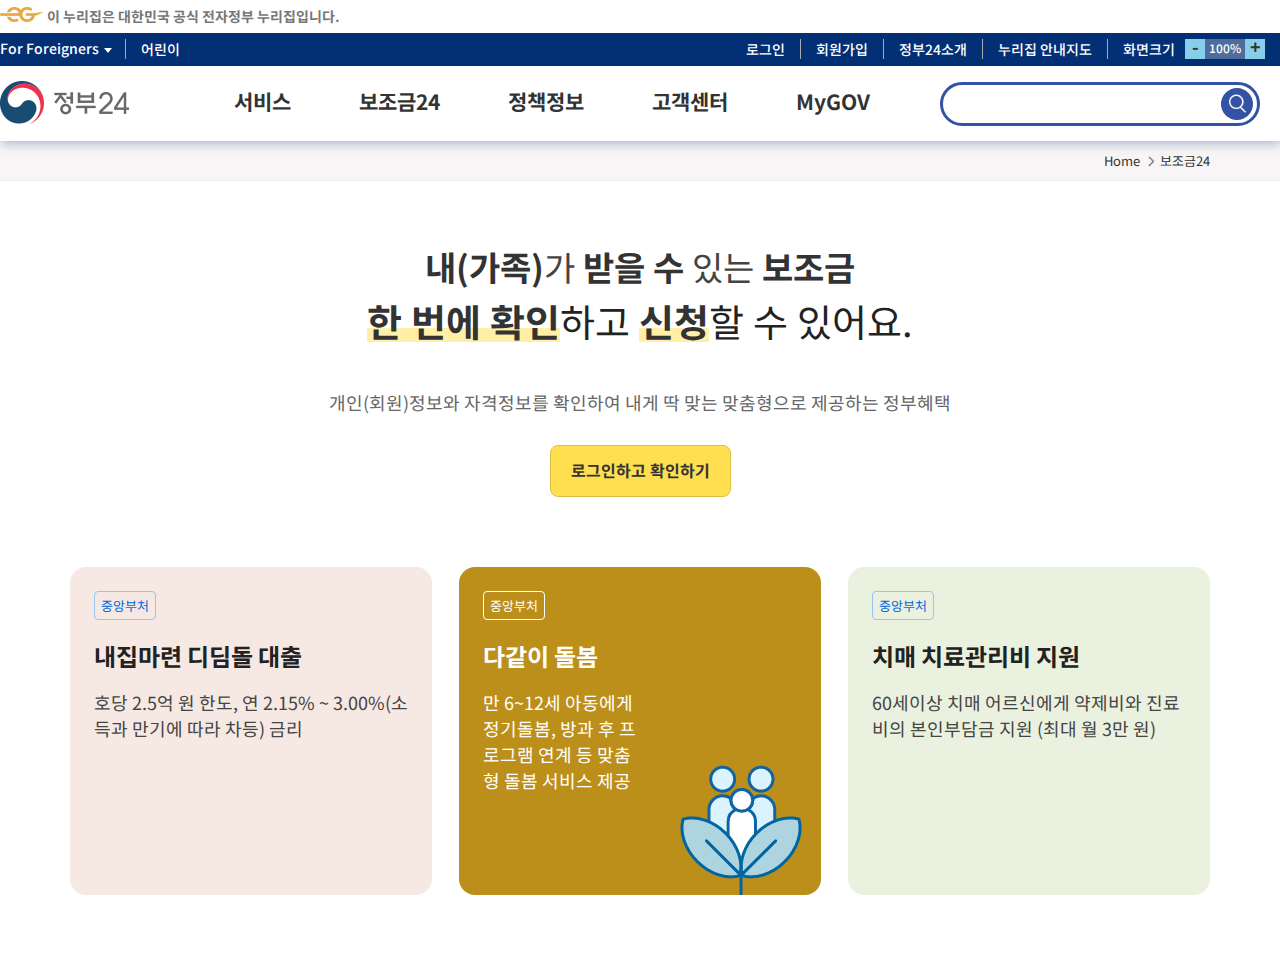
==== commit bd314326: "3/23" ====
--- a/bojo.html
+++ b/bojo.html
@@ -10,6 +10,7 @@
     <link rel="preconnect" href="https://fonts.gstatic.com" crossorigin>
     <link href="https://fonts.googleapis.com/css2?family=Noto+Sans+KR:wght@100;300;400&display=swap" rel="stylesheet">
     <!-- swiperis -->
+    <link rel="stylesheet" href="https://unpkg.com/swiper/swiper-bundle.min.css">
     <link rel="stylesheet" href="swiper/css/swiper.css">
     <link rel="stylesheet" href="swiper/css/swiper.min.css">
     <title>정부24</title>
@@ -226,7 +227,7 @@
             <!-- content -->
             <div class="bojo_content">
                 <div class="bojo_content_inner">
-                    <div class="bojo_inner">
+                    <div class="bojo_content_inner_box">
                         <!-- 보조금 24 상단 텍스트 -->
                         <div class="bojo_inner_top">
                             <div class="bojo_inner_big_t">
@@ -243,38 +244,14 @@
                         <div class="bojo_main_slide">
                             <div class="bojo_container">
                                 <div class="bojo_swiper_wrapper swiper-wrapper">
-                                    <div class="bojo_swiper_slide swiper-slide">
-                                        <div class="bojo_slide_inner">
-                                            <div>
-                                                <span class="wnd">중앙부처</span>
-                                                <p class="bojo_slide_title">1다같이 돌봄</p>
-                                                <p class="bojo_slide_text">만 6~12세 아동에게 정기돌봄, 방과 후 프로그램 연계 등 맞춤형 돌봄 서비스 제공</p>
-                                                <img src="">
-                                            </div>
-                                            <div class="bojo_hover">
-                                                <div class="bojo_hover1">
-                                                    <span class="bojo_hover1_span">신청대상</span>
-                                                    <p class="bojo_hover1_p">○ 돌봄이 필요한 만 6~12세 아동(소득수준 무관)</p>
-                                                </div>
-                                                <div class="bojo_hover2">
-                                                    <span class="bojo_hover1_span">제출서류</span>
-                                                    <p class="bojo_hover1_p">신청서, 기타 지자체장이 대상자 선정을 위해 요구하는 증빙자료</p>
-                                                </div>
-                                                <div class="bojo_hover_btn">
-                                                    <a href="">
-                                                        <span>상세보기</span>
-                                                    </a>
-                                                </div>
-                                            </div>
-                                        </div>
-                                    </div>
-                                    <div class="bojo_swiper_slide swiper-slide">
-                                        <div class="bojo_slide_inner">
+                                    <!-- 다같이 돌봄 -->
+                                    <div class="bojo_swiper_slide swiper-slide">
+                                        <div class="bojo_slide_inner col1">
                                             <div>
                                                 <span class="wnd">중앙부처</span>
                                                 <p class="bojo_slide_title">다같이 돌봄</p>
                                                 <p class="bojo_slide_text">만 6~12세 아동에게 정기돌봄, 방과 후 프로그램 연계 등 맞춤형 돌봄 서비스 제공</p>
-                                                <img src="">
+                                                <img class="bojo_imgs" src="bojo/col1.png">
                                             </div>
                                             <div class="bojo_hover">
                                                 <div class="bojo_hover1">
@@ -286,108 +263,336 @@
                                                     <p class="bojo_hover1_p">신청서, 기타 지자체장이 대상자 선정을 위해 요구하는 증빙자료</p>
                                                 </div>
                                                 <div class="bojo_hover_btn">
-                                                    <a href="">
-                                                        <span>상세보기</span>
-                                                    </a>
-                                                </div>
-                                            </div>
-                                        </div>
-                                    </div>
-                                    <div class="bojo_swiper_slide swiper-slide">
-                                        <div class="bojo_slide_inner">
-                                            <div>
-                                                <span class="wnd">중앙부처</span>
-                                                <p class="bojo_slide_title">다같이 돌봄</p>
-                                                <p class="bojo_slide_text">만 6~12세 아동에게 정기돌봄, 방과 후 프로그램 연계 등 맞춤형 돌봄 서비스 제공</p>
-                                                <img src="">
-                                            </div>
-                                            <div class="bojo_hover">
-                                                <div class="bojo_hover1">
-                                                    <span class="bojo_hover1_span">신청대상</span>
-                                                    <p class="bojo_hover1_p">○ 돌봄이 필요한 만 6~12세 아동(소득수준 무관)</p>
-                                                </div>
-                                                <div class="bojo_hover2">
-                                                    <span class="bojo_hover1_span">제출서류</span>
-                                                    <p class="bojo_hover1_p">신청서, 기타 지자체장이 대상자 선정을 위해 요구하는 증빙자료</p>
-                                                </div>
-                                                <div class="bojo_hover_btn">
-                                                    <a href="">
-                                                        <span>상세보기</span>
-                                                    </a>
-                                                </div>
-                                            </div>
-                                        </div>
-                                    </div>
-                                    <div class="bojo_swiper_slide swiper-slide">
-                                        <div class="bojo_slide_inner">
-                                            <div>
-                                                <span class="wnd">중앙부처</span>
-                                                <p class="bojo_slide_title">다같이 돌봄</p>
-                                                <p class="bojo_slide_text">만 6~12세 아동에게 정기돌봄, 방과 후 프로그램 연계 등 맞춤형 돌봄 서비스 제공</p>
-                                                <img src="">
-                                            </div>
-                                            <div class="bojo_hover">
-                                                <div class="bojo_hover1">
-                                                    <span class="bojo_hover1_span">신청대상</span>
-                                                    <p class="bojo_hover1_p">○ 돌봄이 필요한 만 6~12세 아동(소득수준 무관)</p>
-                                                </div>
-                                                <div class="bojo_hover2">
-                                                    <span class="bojo_hover1_span">제출서류</span>
-                                                    <p class="bojo_hover1_p">신청서, 기타 지자체장이 대상자 선정을 위해 요구하는 증빙자료</p>
-                                                </div>
-                                                <div class="bojo_hover_btn">
-                                                    <a href="">
-                                                        <span>상세보기</span>
-                                                    </a>
-                                                </div>
-                                            </div>
-                                        </div>
-                                    </div>
-                                    <div class="bojo_swiper_slide swiper-slide">
-                                        <div class="bojo_slide_inner">
-                                            <div>
-                                                <span class="wnd">중앙부처</span>
-                                                <p class="bojo_slide_title">다같이 돌봄</p>
-                                                <p class="bojo_slide_text">만 6~12세 아동에게 정기돌봄, 방과 후 프로그램 연계 등 맞춤형 돌봄 서비스 제공</p>
-                                                <img src="">
-                                            </div>
-                                            <div class="bojo_hover">
-                                                <div class="bojo_hover1">
-                                                    <span class="bojo_hover1_span">신청대상</span>
-                                                    <p class="bojo_hover1_p">○ 돌봄이 필요한 만 6~12세 아동(소득수준 무관)</p>
-                                                </div>
-                                                <div class="bojo_hover2">
-                                                    <span class="bojo_hover1_span">제출서류</span>
-                                                    <p class="bojo_hover1_p">신청서, 기타 지자체장이 대상자 선정을 위해 요구하는 증빙자료</p>
-                                                </div>
-                                                <div class="bojo_hover_btn">
-                                                    <a href="">
-                                                        <span>상세보기</span>
-                                                    </a>
-                                                </div>
-                                            </div>
-                                        </div>
-                                    </div>
-                                    <div class="bojo_swiper_slide swiper-slide">
-                                        <div class="bojo_slide_inner">
-                                            <div>
-                                                <span class="wnd">중앙부처</span>
-                                                <p class="bojo_slide_title">다같이 돌봄</p>
-                                                <p class="bojo_slide_text">만 6~12세 아동에게 정기돌봄, 방과 후 프로그램 연계 등 맞춤형 돌봄 서비스 제공</p>
-                                                <img src="">
-                                            </div>
-                                            <div class="bojo_hover">
-                                                <div class="bojo_hover1">
-                                                    <span class="bojo_hover1_span">신청대상</span>
-                                                    <p class="bojo_hover1_p">○ 돌봄이 필요한 만 6~12세 아동(소득수준 무관)</p>
-                                                </div>
-                                                <div class="bojo_hover2">
-                                                    <span class="bojo_hover1_span">제출서류</span>
-                                                    <p class="bojo_hover1_p">신청서, 기타 지자체장이 대상자 선정을 위해 요구하는 증빙자료</p>
-                                                </div>
-                                                <div class="bojo_hover_btn">
-                                                    <a href="">
-                                                        <span>상세보기</span>
+                                                    <a href="" style="border: 1px solid #bc8f1a;">
+                                                        <span style="color: #bc8f1a;">상세보기</span>
+                                                    </a>
+                                                </div>
+                                            </div>
+                                        </div>
+                                    </div>
+                                    <!-- 치매 치료 관리비 지원 -->
+                                    <div class="bojo_swiper_slide swiper-slide">
+                                        <div class="bojo_slide_inner col2">
+                                            <div>
+                                                <span class="wnd">중앙부처</span>
+                                                <p class="bojo_slide_title">치매 치료관리비 지원</p>
+                                                <p class="bojo_slide_text">60세이상 치매 어르신에게 약제비와 진료비의 본인부담금 지원 (최대 월 3만 원)</p>
+                                                <img class="bojo_imgs" src="bojo/col2.png">
+                                            </div>
+                                            <div class="bojo_hover">
+                                                <div class="bojo_hover1">
+                                                    <span class="bojo_hover1_span">신청대상</span>
+                                                    <p class="bojo_hover1_p">
+                                                        ○ 주민등록기준 보건소(치매안심센터)에 치매환자로 등록된 자로서 
+                                                        치매치료관리비 지원을 받고자하는 자
+                                                    </p>
+                                                </div>
+                                                <div class="bojo_hover2">
+                                                    <span class="bojo_hover1_span">제출서류</span>
+                                                    <p class="bojo_hover1_p">
+                                                        - 지원신청서
+                                                        - 본인명의 입금통장사본
+                                                        - 치매치료제가 포함된 당해년도 발행된 약처방전 또는 약품명이 기재된 약국 영수증
+                                                        - 지원대상자의 주민등록등본 1부
+                                                        - 신청일 전월 기준 건강보험료 납부확인서 및 건강보험증 사본 1부
+                                                        - 행정정보 공동이용 사전 동의서
+                                                    </p>
+                                                </div>
+                                                <div class="bojo_hover_btn">
+                                                    <a href="" style="border: 1px solid #75a41b;">
+                                                        <span style="color: #75a41b;">상세보기</span>
+                                                    </a>
+                                                </div>
+                                            </div>
+                                        </div>
+                                    </div>
+                                    <!-- 출산전후(유산ㆍ사산)휴가급여 -->
+                                    <div class="bojo_swiper_slide swiper-slide">
+                                        <div class="bojo_slide_inner col3">
+                                            <div>
+                                                <span class="wnd">중앙부처</span>
+                                                <p class="bojo_slide_title">출산전후(유산ㆍ사산)휴가급여</p>
+                                                <p class="bojo_slide_text">임신 중인 여성근로자에게 출산전후(유산･사)가 및 급여 지급(출산, 유산에 따라 차등지원)</p>
+                                                <img class="bojo_imgs" src="bojo/col3.png">
+                                            </div>
+                                            <div class="bojo_hover">
+                                                <div class="bojo_hover1">
+                                                    <span class="bojo_hover1_span">신청대상</span>
+                                                    <p class="bojo_hover1_p">
+                                                        ㅇ근로기준법에 따른 출산전후(유산ㆍ사산)휴가를 부여 받은 근로자
+                                                        ㅇ 피보험 단위기간이 180일 이상
+                                                        · 출산전후휴가(유산 또는 사산휴가)를 시작일 이후 1개월~종료일 이후 12개월 이내 신청
+                                                        ㅇ 출산전후휴가 급여
+                                                        - 출산전후휴가 급여등 신청서 (고용보험법 시행규칙 별지 제105호서식) * 출산전후휴가에 체크
+                                                        - 출산 전후휴가 확인서(고용보험법 시행규칙 별지 제107호서식, 최초 1회만 해당)
+                                                        - 통상임금을 확인할 수 있는 자료(임금대장, 근로계약서 등) 사본 
+                                                        - 휴가 기간 동안 사업주로부터 금품을 지급받은 경우 이를 확인할 수 있는 자료
+                                                    </p>
+                                                </div>
+                                                <div class="bojo_hover2">
+                                                    <span class="bojo_hover1_span">제출서류</span>
+                                                    <p class="bojo_hover1_p">
+                                                        ㅇ 유산ㆍ사산휴가 급여
+                                                        - 출산전후휴가 급여등 신청서 (고용보험법 시행규칙 별지 제105호서식) *  유산ㆍ사산휴가에 체크
+                                                        - 유산ㆍ사산휴가 확인서(고용보험법 시행규칙 별지 제107호서식, 최초 1회만 해당)
+                                                        - 통상임금을 확인할 수 있는 자료(임금대장, 근로계약서 등) 사본 
+                                                        - 휴가 기간 동안 사업주로부터 금품을 지급받은 경우 이를 확인할 수 있는 자료
+                                                        - 유산 또는 사산을 하였음을 증명할 수 있는 의료기관의 진단서
+                                                    </p>
+                                                </div>
+                                                <div class="bojo_hover_btn">
+                                                    <a href="" style="border: 1px solid #34a852;">
+                                                        <span style="color: #34a852;">상세보기</span>
+                                                    </a>
+                                                </div>
+                                            </div>
+                                        </div>
+                                    </div>
+                                    <!-- 코로나19 입원·격리자 생활지원비 지원 -->
+                                    <div class="bojo_swiper_slide swiper-slide">
+                                        <div class="bojo_slide_inner col4">
+                                            <div>
+                                                <span class="wnd">중앙부처</span>
+                                                <p class="bojo_slide_title">코로나19 입원·격리자 생활지원비 지원</p>
+                                                <p class="bojo_slide_text">코로나19로 입원·격리 통지서를 받은 사람에게 생활지원비 지원</p>
+                                                <img class="bojo_imgs" src="bojo/col4.png">
+                                            </div>
+                                            <div class="bojo_hover">
+                                                <div class="bojo_hover1">
+                                                    <span class="bojo_hover1_span">신청대상</span>
+                                                    <p class="bojo_hover1_p">
+                                                        ○「감염병의 예방 및 관리에 관한 법률」에 따라 입원･격리 통지서를 받은 사람
+                                                        - 입원·격리자 가구의 소득이 기준 중위소득 100%이하 금액에 해당하는 가구
+                                                        * 가구의 소득은 '동거인'을 제외한 전체 가구원(격리자+미격리자)의 본인부담 건강보험료(부과액)를 합산하여 판정함
+                                                        ** '22.7.10. 이전 격리시작한 자는 소득기준 미적용
+                                                        ※ 상세 안내 : https://ncv.kdca.go.kr/menu.es?mid=a30406000000
+                                                    </p>
+                                                </div>
+                                                <div class="bojo_hover2">
+                                                    <span class="bojo_hover1_span">제출서류</span>
+                                                    <p class="bojo_hover1_p">
+                                                        ○ 온라인 신청
+                                                        - 예외 신청사유 증빙서류(유급휴가 미제공 확인서* 등, 해당자에 한함)
+                                                        * 유급휴가를 제공받지 못한 근로자(건강보험 자격 상의 직장가입자)의 경우, 유급휴가 미제공 확인서를 첨부하여 신청 가능
+
+                                                        ○오프라인 신청
+                                                        - 생활지원비 신청서(서식 제1호) 1부
+
+                                                        - 격리대상자 본인 통장(사본) 1부
+
+                                                        - 본인 및 대리인 신분증(주민등록증, 운전면허증, 여권)
+
+                                                        - 주민등록 등본 등 세대별 가구원 수를 확인할 수 있는 서류
+                                                        * 단, 행정정보 공동이용에 동의한 경우는 생략 가능
+
+                                                        - 소득기준을 확인 확인할 있는 서류(건강보험료 납부확인서 등)
+                                                        * 단, 보조금24(연계시스템을 포함)를 통해 확인되거나, 행정정보 공동이용에 동의한 경우는 생략 가능
+
+                                                        - 위임장(서식 제2호) 1부(대리인이 신청하는 경우에 한함)
+
+                                                        - 예외 신청사유 증빙서류(유급휴가 미제공 확인서 등, 해당자에 한함)
+                                                    </p>
+                                                </div>
+                                                <div class="bojo_hover_btn">
+                                                    <a href="" style="border: 1px solid #09a788;">
+                                                        <span style="color: #09a788;">상세보기</span>
+                                                    </a>
+                                                </div>
+                                            </div>
+                                        </div>
+                                    </div>
+                                    <!-- 국민내일배움카드 -->
+                                    <div class="bojo_swiper_slide swiper-slide">
+                                        <div class="bojo_slide_inner col5">
+                                            <div>
+                                                <span class="wnd">중앙부처</span>
+                                                <p class="bojo_slide_title">국민내일배움카드</p>
+                                                <p class="bojo_slide_text">직업훈련을 희망하는 국민에게 직업능력개발훈련비와 훈련장려금 지원</p>
+                                                <img class="bojo_imgs" src="bojo/col5.png">
+                                            </div>
+                                            <div class="bojo_hover">
+                                                <div class="bojo_hover1">
+                                                    <span class="bojo_hover1_span">신청대상</span>
+                                                    <p class="bojo_hover1_p">
+                                                        ○ 국민 누구나
+
+                                                        ○ 지원 제외 대상
+                                                        ①공무원, 사립학교 교직원
+                                                        ②졸업까지 수업연한이 2년이 초과하여 남은 대학생 및 졸업예정자가 아닌 고등학생
+                                                        ③연 매출 1억 5천만원 이상의 자영업자 
+                                                        ④월 임금 300만원 이상인 대규모기업 근로자(만 45세 미만)
+                                                        ⑤월 소득 300만원 이상인 특수형태근로종사자 등
+                                                        ⑥만 75세 이상자 등
+                                                    </p>
+                                                </div>
+                                                <div class="bojo_hover2">
+                                                    <span class="bojo_hover1_span">제출서류</span>
+                                                    <p class="bojo_hover1_p">
+                                                        - 신분증
+                                                        - 직업능력개발계좌(내일배움카드) 발급 신청서
+                                                        - 개인정보의 수집·이용에 관한 동의서
+                                                        - 기타 지원대상별 입증 서류
+                                                    </p>
+                                                </div>
+                                                <div class="bojo_hover_btn">
+                                                    <a href="" style="color: #19a3be;">
+                                                        <span style="color: #19a3be;">상세보기</span>
+                                                    </a>
+                                                </div>
+                                            </div>
+                                        </div>
+                                    </div>
+                                    <!-- 근로·자녀장려금 -->
+                                    <div class="bojo_swiper_slide swiper-slide">
+                                        <div class="bojo_slide_inner col6">
+                                            <div>
+                                                <span class="wnd">중앙부처</span>
+                                                <p class="bojo_slide_title">근로·자녀장려금</p>
+                                                <p class="bojo_slide_text">소득과 재산이 적은 근로소득자에게 근로장려금을, 자녀가 있을 경우 자녀장려금 지급</p>
+                                                <img class="bojo_imgs" src="bojo/col6.png">
+                                            </div>
+                                            <div class="bojo_hover">
+                                                <div class="bojo_hover1">
+                                                    <span class="bojo_hover1_span">신청대상</span>
+                                                    <p class="bojo_hover1_p">
+                                                        ○ 신청요건을 모두 충족하는 근로소득, 사업소득 또는 종교인소득이 있는 가구로써 신청기간 내 신청하는 경우 근로소득, 사업소득 또는 종교인소득에 따라 산정한 근로장려금과 부양자녀수에 따라 산정한 자녀장려금을 지급
+                                                    </p>
+                                                </div>
+                                                <div class="bojo_hover2">
+                                                    <span class="bojo_hover1_span">제출서류</span>
+                                                    <p class="bojo_hover1_p">
+                                                        ○ 소득재산 등 증거자료 제출 불필요한 경우 : 국세청에서 확인한 소득, 재산 등의 자료와 동일한 경우
+                                                        ○ 소득재산 등 증거자료 제출 필요한 경우 : 국세청에서 확인한 소득, 재산 등의 자료와 다른 경우
+                                                    </p>
+                                                </div>
+                                                <div class="bojo_hover_btn">
+                                                    <a href="" style="border: 1px solid #5986c7;">
+                                                        <span style="color: #5986c7;">상세보기</span>
+                                                    </a>
+                                                </div>
+                                            </div>
+                                        </div>
+                                    </div>
+                                    <!-- 통합문화이용권(바우처) 지원 -->
+                                    <div class="bojo_swiper_slide swiper-slide">
+                                        <div class="bojo_slide_inner col7">
+                                            <div>
+                                                <span class="wnd">중앙부처</span>
+                                                <p class="bojo_slide_title">통합문화이용권(바우처) 지원</p>
+                                                <p class="bojo_slide_text">기초생활수급자 및 차상위 계층에게 문화예술, 국내여행 등에 사용 가능한 문화누리카드 제공</p>
+                                                <img class="bojo_imgs" src="bojo/col7.png">
+                                            </div>
+                                            <div class="bojo_hover">
+                                                <div class="bojo_hover1">
+                                                    <span class="bojo_hover1_span">신청대상</span>
+                                                    <p class="bojo_hover1_p">
+                                                        ○ 기초생활보장 수급자 및 차상위 계층 (6세 이상)
+                                                    </p>
+                                                </div>
+                                                <div class="bojo_hover2">
+                                                    <span class="bojo_hover1_span">제출서류</span>
+                                                    <p class="bojo_hover1_p">
+                                                        (구비서류)
+                                                        ○ 온라인: 본인 명의 휴대폰과 공인인증서 필요
+
+                                                        ○ 주민센터 신청 시 
+                                                        (공통서류: 발급 신청서 *주민센터 구비)
+
+                                                        <만 19세 이상>
+                                                        - 본인 신청: 신청자 신분증
+                                                        - 대리 신청: 신청자 신분증, 대리인 신분증, 문화이용권 신청 위임장
+
+                                                        <만 14세-18세>
+                                                        - 본인 신청: 신청자 신분증
+                                                        - 법정대리인 신청: 법정대리인 신분증, 신청인(아동) 기본증명서(상세), 신청인 가족관계증명서
+                                                        - 세대주 또는 세대원(성인) 신청: 세대주 또는 세대원(성인) 신분증, 주민등록등본
+                                                        - 신청자 본인의 위임을 받은 대리인 신청: 신청자 신분증, 대리인 신분증, 문화이용권 신청 위임장
+                                                        - 법정대리인의 위임을 받은 대리인 신청: 대리인 신분증, 법정대리인 신분증, 신청인(아동) 기본증명서(상세), 신청인(아동) 가족관계증명서, 문화이용권 신청 위임장
+                                                        - 세대주(성인 세대원)의 위임을 받은 대리인 신청: 대리인 신분증, 세대주 또는 세대원(성인) 신분증, 주민등록등본, 문화이용권 신청 위임장
+
+                                                        <만 14세미만>
+                                                        - 법정대리인 신청: 법정대리인 신분증, 신청인(아동) 기본증명서(상세), 신청인 가족관계증명서
+                                                        - 세대주 또는 세대원(성인) 신청: 세대주 또는 세대원(성인) 신분증, 주민등록등본
+                                                        - 법정대리인의 위임을 받은 대리인 신청: 대리인 신분증, 법정대리인 신분증, 신청인(아동) 기본증명서(상세), 신청인(아동) 가족관계증명서, 문화이용권 신청 위임장
+                                                        - 세대주(성인 세대원)의 위임을 받은 대리인 신청: 대리인 신분증, 세대주 또는 세대원(성인) 신분증, 주민등록등본, 문화이용권 신청 위임장
+                                                        - 본인 신청: ①법정대리인 신분증, 신청인(아동) 기본증명서(상세), 신청인 가족관계증명서, 문화이용권 신청 위임장 또는 ②세대주 또는 세대원(성인) 신분증, 주민등록등본, 문화이용권 신청 위임장
+
+                                                        <복지시설 발급>
+                                                        - 복지시설(대표자) 신청: 신청자 신분증, 복지시설 대표자 신분증, 복지시설 발급신청서, 복지시설 거주자 확인서(자체 양식)
+                                                        - 복지시설 대표자의 대리인 신청: 신청자 신분증, 복지시설 대표자 신분증, 대리인 신분증, 복지시설 발급신청서, 복지시설 대표자의 위임장, 복지시설 거주자 확인서(자체 양식)"
+                                                    </p>
+                                                </div>
+                                                <div class="bojo_hover_btn">
+                                                    <a href="" style="border: 1px solid #a781d8;">
+                                                        <span style="color: #a781d8;">상세보기</span>
+                                                    </a>
+                                                </div>
+                                            </div>
+                                        </div>
+                                    </div>
+                                    <!-- 국민취업지원제도 -->
+                                    <div class="bojo_swiper_slide swiper-slide">
+                                        <div class="bojo_slide_inner col8">
+                                            <div>
+                                                <span class="wnd">중앙부처</span>
+                                                <p class="bojo_slide_title">국민취업지원제도</p>
+                                                <p class="bojo_slide_text">직업훈련, 일경험, 복지 프로그램 연계 등 취업지원서비스 제공 및 생계안정 지원</p>
+                                                <img class="bojo_imgs" src="bojo/col8.png">
+                                            </div>
+                                            <div class="bojo_hover">
+                                                <div class="bojo_hover1">
+                                                    <span class="bojo_hover1_span">신청대상</span>
+                                                    <p class="bojo_hover1_p">
+                                                        ∙ I유형
+                                                        -(요건심사형) 중위소득 60% 이하, 재산 4억 이하(18~34세 청년은 재산 5억원 이하)이면서, 최근 2년 이내 100일 또는 800시간 이상의 취업경험이 있는 분
+                                                        -(선발형) 요건심사형 중 취업경험 요건을 충족하지 못한 분( 18~34세 청년은 중위소득 120% 이하, 재산 5억원 이하, 취업경험 무관)
+
+                                                        ∙ II유형: I유형에 해당하지 않는 가구단위 중위소득 100% 이하(청년은 소득 무관)
+                                                    </p>
+                                                </div>
+                                                <div class="bojo_hover2">
+                                                    <span class="bojo_hover1_span">제출서류</span>
+                                                    <p class="bojo_hover1_p">
+                                                        (필수) 취업지원신청서 및 지원자격 확인을 위한 개인정보 수집, 이용 및 제공 동의서
+                                                        (필요시 추가서류)
+                                                        - 가구단위 증빙서류: 가족관계증명원, 이혼소송확인서, 실종신고서 등
+                                                        - 특정취약계층 증빙서류: 관련 추천서, 확인서 등
+                                                        - 전산망으로 확인불가 또는 전산망에 실시간 연계되지 않은 소득, 재산, 취업경험 관련정보: 사업주 확인자료 등 관련 증빙자료
+                                                    </p>
+                                                </div>
+                                                <div class="bojo_hover_btn">
+                                                    <a href="" style="border: 1px solid #e56f6f;">
+                                                        <span style="color: #e56f6f;">상세보기</span>
+                                                    </a>
+                                                </div>
+                                            </div>
+                                        </div>
+                                    </div>
+                                    <!-- 내집마련 디딤돌 대출 -->
+                                    <div class="bojo_swiper_slide swiper-slide">
+                                        <div class="bojo_slide_inner col9">
+                                            <div>
+                                                <span class="wnd">중앙부처</span>
+                                                <p class="bojo_slide_title">내집마련 디딤돌 대출</p>
+                                                <p class="bojo_slide_text">호당 2.5억 원 한도, 연 2.15% ~ 3.00%(소득과 만기에 따라 차등) 금리</p>
+                                                <img class="bojo_imgs" src="bojo/col9.png">
+                                            </div>
+                                            <div class="bojo_hover">
+                                                <div class="bojo_hover1">
+                                                    <span class="bojo_hover1_span">신청대상</span>
+                                                    <p class="bojo_hover1_p">
+                                                        ○ 연소득(부부합산) 6천만 원 이하인 자(단, 생애 최초 주택구입자는 연소득(부부합산) 7천만 원 이하인 자)로서, 만 19세 이상 무주택자로서 전용면적 85㎡ 이하(단, 수도권 제외, 읍·면 지역은 100㎡ 이하) 평가액 5억 원 이하 주택을 구입하는 경우
+                                                    </p>
+                                                </div>
+                                                <div class="bojo_hover2">
+                                                    <span class="bojo_hover1_span">제출서류</span>
+                                                    <p class="bojo_hover1_p">
+                                                        소득 및 재직 증빙 서류, 개인 정보 제공동의서 등
+                                                    </p>
+                                                </div>
+                                                <div class="bojo_hover_btn">
+                                                    <a href="" style="border: 1px solid #e4754e;">
+                                                        <span style="color: #e4754e">상세보기</span>
                                                     </a>
                                                 </div>
                                             </div>
@@ -537,5 +742,6 @@
     <script src="js/script.js" defer="defer"></script>
     <script src="swiper/js/swiper.js"></script>
     <script src="swiper/js/swiper.min.js"></script>
+    <script src="https://unpkg.com/swiper/swiper-bundle.min.js"></script>
 </body>
 </html>--- a/style.css
+++ b/style.css
@@ -1953,7 +1953,7 @@
     margin-top: 60px;
     margin-bottom: 100px;
 }
-.bojo_inner{
+.bojo_content_inner_box{
     width: 1140px;
     margin: 0 auto;
     position: relative;
@@ -2033,12 +2033,40 @@
     position: relative;
     box-sizing: border-box;
     border-radius: 16px;
-    background-color: rgb(244,238,222);
+    overflow: hidden;
+}
+.col1{
+    background-color: #f4eede;
+}
+.col2{
+    background-color: #ebf1df;
+}
+.col3{
+    background-color: #dfefe3;
+}
+.col4{
+   background-color: #d7f0eb;
+}
+.col5{
+    background-color: #d9eef2;
+}
+.col6{
+    background-color:#e3ebf7;
+}
+.col7{
+    background-color: #eee8f7;
+}
+.col8{
+    background-color: #f8e5eb;
+}
+.col9{
+    background-color: #f6e8e3;
 }
 .bojo_slide_inner>div{
     border-radius: 16px;
     height: 280px;
     padding: 24px;
+    overflow: hidden;
 }
 .wnd{
     display: inline-block;
@@ -2049,6 +2077,10 @@
     border: 1px solid rgb(153, 195, 243);
     border-radius: 4px;
 }
+.swiper-slide-active>.bojo_slide_inner>div>.wnd{
+    border: 1px solid #fff;
+    color: #fff;
+}
 .bojo_slide_title{
     margin-top: 18px;
     font-size: 24px;
@@ -2066,16 +2098,26 @@
     -webkit-box-orient: vertical;
 }
 
+.bojo_imgs{
+    position: absolute;
+    right: 0;
+    bottom: -300px;
+}
+
 /* 보조금24슬라이드에 hover하면 나오는 내용 */
 .bojo_hover{
     position: absolute;
     top: 0;
     left: 0;
-    z-index: 1;
+    z-index: 4;
     display: none;
-    padding: 24px 24px 0px 24px;
+    height: 328px !important;
+    padding: 24px 24px 24px 24px;
     background-color: #fff;
     border: 1px solid #000;
+    box-sizing: border-box;
+    transition: 0.4s;
+    cursor: pointer;
 }
 .bojo_hover1_span{
     font-size: 18px;
@@ -2118,6 +2160,76 @@
     color: rgb(188,143,26);
     line-height: 44px;
 }
-.bojo_slide_inner:hover .bojo_hover{
-    display: block;
+.col1>.bojo_hover{
+    border: 1px solid #bc8f1a;
+}
+.col2>.bojo_hover{
+    border: 1px solid #75a41b;
+}
+.col3>.bojo_hover{
+    border: 1px solid #34a852;
+}
+.col4>.bojo_hover{
+    border: 1px solid #09a788;
+}
+.col5>.bojo_hover{
+    border: 1px solid #19a3be;
+}
+.col6>.bojo_hover{
+    border: 1px solid #5986c7;
+}
+.col7>.bojo_hover{
+    border: 1px solid #a781d8;
+}
+.col8>.bojo_hover{
+    border: 1px solid #e56f6f;
+}
+.col9>.bojo_hover{
+    border: 1px solid #e4754e;
+}
+/* 보조금 slide css */
+.swiper-slide-active>.col1{
+    background-color: #bc8f1a;
+}
+.swiper-slide-active>.col2{
+    background-color: #75a41b;
+}
+.swiper-slide-active>.col3{
+    background-color: #34a852;
+}
+.swiper-slide-active>.col4{
+    background-color: #09a788;
+}
+.swiper-slide-active>.col5{
+    background-color: #19a3be;
+}
+.swiper-slide-active>.col6{
+    background-color: #5986c7;
+}
+.swiper-slide-active>.col7{
+    background-color: #a781d8;
+}
+.swiper-slide-active>.col8{
+    background-color: #e56f6f;
+}
+.swiper-slide-active>.col9{
+    background-color: #e4754e;
+}
+
+.swiper-slide-active>.bojo_slide_inner>div>.bojo_slide_title,
+.swiper-slide-active>.bojo_slide_inner>div>.bojo_slide_text{
+    color: #fff;
+}
+.swiper-slide-active>.bojo_slide_inner>div>.bojo_slide_text{
+    width: 50%;
+    float: left;
+}
+.swiper-slide-active>.bojo_slide_inner>div>img{
+    bottom: 0px;
+    animation: imgtop 1s;
+}
+@keyframes imgtop{
+    0%{
+        bottom: -300px;
+    }
 }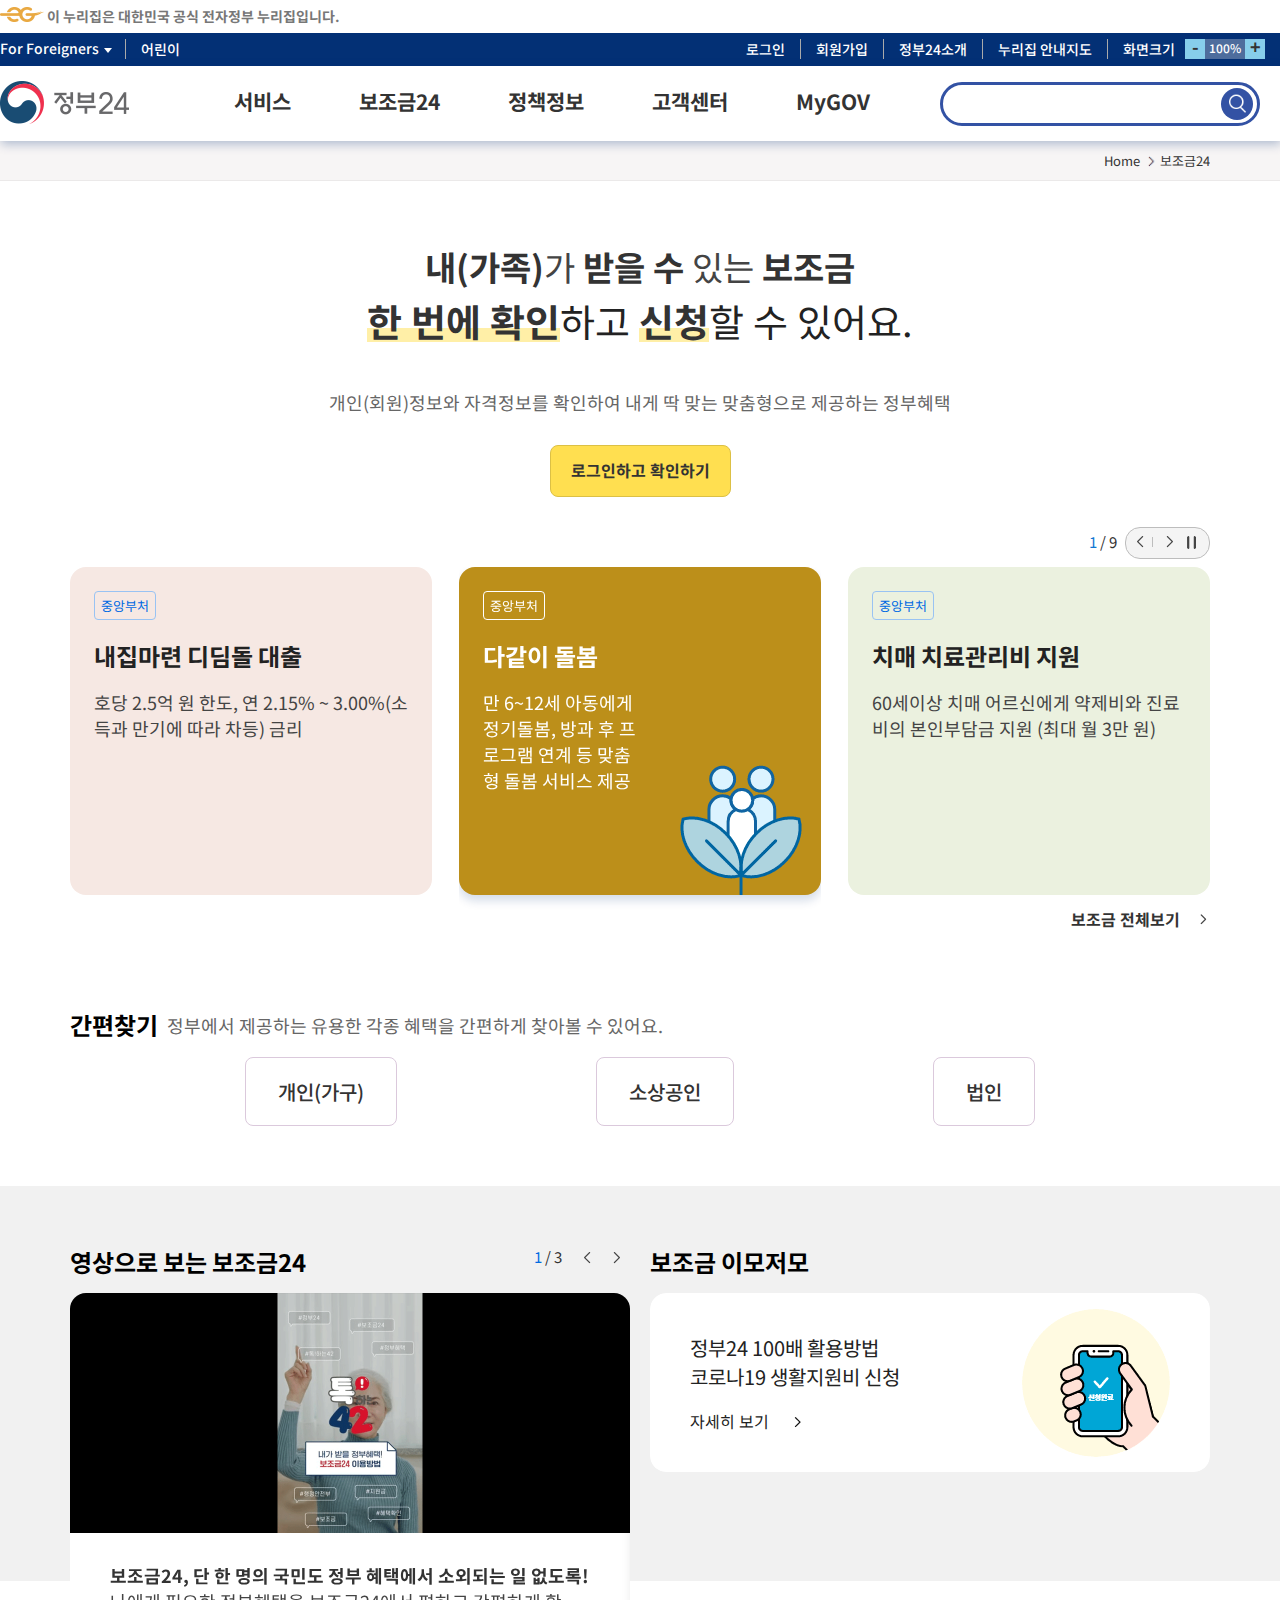
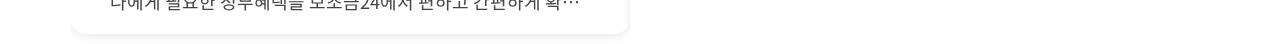
==== commit 5e70560b: "3/24" ====
--- a/bojo.html
+++ b/bojo.html
@@ -227,6 +227,7 @@
             <!-- content -->
             <div class="bojo_content">
                 <div class="bojo_content_inner">
+                    <!-- 메인 상단 텍스트 및 슬라이드 -->
                     <div class="bojo_content_inner_box">
                         <!-- 보조금 24 상단 텍스트 -->
                         <div class="bojo_inner_top">
@@ -241,6 +242,7 @@
                                 </a>
                             </div>
                         </div>
+                        <!-- 보조금 24 슬라이드 시작 -->
                         <div class="bojo_main_slide">
                             <div class="bojo_container">
                                 <div class="bojo_swiper_wrapper swiper-wrapper">
@@ -598,6 +600,407 @@
                                             </div>
                                         </div>
                                     </div>
+                                </div>
+                                <!-- 보조금24 슬라이드 컨트롤러 -->
+                                <div class="bojo_slide_navi">
+                                    <div class="bojo_slide_navi_arrow">
+                                        <div class="bojo_slide_prev"></div>
+                                        <div class="bojo_slide_next"></div>
+                                        <div class="bojo_slide_stop"></div>
+                                        <div class="bojo_slide_play"></div>
+                                    </div>
+                                    <div class="bojo_pagination"></div>
+                                </div>
+                                <div class="bojo_more">
+                                    <a href="">보조금 전체보기</a>
+                                </div>
+                            </div>
+                        </div>
+                    </div>
+                    <!-- 간편찾기 -->
+                    <div class="bojo_main_btm">
+                        <div class="bojo_main_btm_inner">
+                            <h2>간편찾기</h2>
+                            <p>정부에서 제공하는 유용한 각종 혜택을 간편하게 찾아볼 수 있어요.</p>
+                            <div class="bojo_btn_search_wrap">
+                                <div class="tab_wrap">
+                                    <div class="tab_menu">
+                                        <button id="tab1" value="a" class="tab_list">
+                                            <span>개인(가구)</span>
+                                        </button>
+                                        <button id="tab2" value="b" class="tab_list">
+                                            <span>소상공인</span>
+                                        </button>
+                                        <button id="tab3" value="c" class="tab_list">
+                                            <span>법인</span>
+                                        </button>
+                                    </div>
+                                    <div class="tab_pannel">
+                                        <!-- 개인(가구) 탭 -->
+                                        <div class="tab_content tab_content1" id="tab1">
+                                            <div class="tab_content_inner">
+                                                <div class="tab_top">
+                                                    <p>거주 지역을 선택하세요.</p>
+                                                </div>
+                                                <div class="tab_mid">
+                                                    <div class="tab_mid_inner">
+                                                        <div class="tab_mid_inner_left">
+                                                            <button class="city_btn">서울특별시</button>
+                                                            <button class="city_btn">부산광역시</button>
+                                                            <button class="city_btn">대구광역시</button>
+                                                            <button class="city_btn">광주광역시</button>
+                                                            <button class="city_btn">대전광역시</button>
+                                                            <button class="city_btn">울산광역시</button>
+                                                            <button class="city_btn">세종특별자치시</button>
+                                                            <button class="city_btn">경기도</button>
+                                                            <button class="city_btn">강원도</button>
+                                                            <button class="city_btn">충청북도</button>
+                                                            <button class="city_btn">충청남도</button>
+                                                            <button class="city_btn">전라북도</button>
+                                                            <button class="city_btn">전라남도</button>
+                                                            <button class="city_btn">경상북도</button>
+                                                            <button class="city_btn">경상남도</button>
+                                                            <button class="city_btn">제주특별자치도</button>
+                                                        </div>
+                                                        <div class="tab_mid_inner_right">
+                                                            <div class="tab_mid_inner_right_box" >
+                                                                <div class="radio_wrpa">
+                                                                    <div class="radio_box">
+                                                                        <label>
+                                                                            <span>강남구</span>
+                                                                        </label>
+                                                                    </div>
+                                                                    <div class="radio_box">
+                                                                        <label>
+                                                                            <span>강동구</span>
+                                                                        </label>
+                                                                    </div>
+                                                                    <div class="radio_box">
+                                                                        <label>
+                                                                            <span>강북구</span>
+                                                                        </label>
+                                                                    </div>
+                                                                    <div class="radio_box">
+                                                                        <label>
+                                                                            <span>강서구</span>
+                                                                        </label>
+                                                                    </div>
+                                                                    <div class="radio_box">
+                                                                        <label>
+                                                                            <span>관악구</span>
+                                                                        </label>
+                                                                    </div>
+                                                                    <div class="radio_box">
+                                                                        <label>
+                                                                            <span>광진구</span>
+                                                                        </label>
+                                                                    </div>
+                                                                    <div class="radio_box">
+                                                                        <label>
+                                                                            <span>구로구</span>
+                                                                        </label>
+                                                                    </div>
+                                                                    <div class="radio_box">
+                                                                        <label>
+                                                                            <span>금천구</span>
+                                                                        </label>
+                                                                    </div>
+                                                                    <div class="radio_box">
+                                                                        <label>
+                                                                            <span>노원구</span>
+                                                                        </label>
+                                                                    </div>
+                                                                    <div class="radio_box">
+                                                                        <label>
+                                                                            <span>도봉구</span>
+                                                                        </label>
+                                                                    </div>
+                                                                    <div class="radio_box">
+                                                                        <label>
+                                                                            <span>동대문구</span>
+                                                                        </label>
+                                                                    </div>
+                                                                    <div class="radio_box">
+                                                                        <label>
+                                                                            <span>동작구</span>
+                                                                        </label>
+                                                                    </div>
+                                                                    <div class="radio_box">
+                                                                        <label>
+                                                                            <span>마포구</span>
+                                                                        </label>
+                                                                    </div>
+                                                                    <div class="radio_box">
+                                                                        <label>
+                                                                            <span>서대문구</span>
+                                                                        </label>
+                                                                    </div>
+                                                                    <div class="radio_box">
+                                                                        <label>
+                                                                            <span>서초구</span>
+                                                                        </label>
+                                                                    </div>
+                                                                    <div class="radio_box">
+                                                                        <label>
+                                                                            <span>성동구</span>
+                                                                        </label>
+                                                                    </div>
+                                                                    <div class="radio_box">
+                                                                        <label>
+                                                                            <span>성북구</span>
+                                                                        </label>
+                                                                    </div>
+                                                                    <div class="radio_box">
+                                                                        <label>
+                                                                            <span>송파구</span>
+                                                                        </label>
+                                                                    </div>
+                                                                    <div class="radio_box">
+                                                                        <label>
+                                                                            <span>양천구</span>
+                                                                        </label>
+                                                                    </div>
+                                                                    <div class="radio_box">
+                                                                        <label>
+                                                                            <span>영등포구</span>
+                                                                        </label>
+                                                                    </div>
+                                                                    <div class="radio_box">
+                                                                        <label>
+                                                                            <span>용산구</span>
+                                                                        </label>
+                                                                    </div>
+                                                                    <div class="radio_box">
+                                                                        <label>
+                                                                            <span>은평구</span>
+                                                                        </label>
+                                                                    </div>
+                                                                    <div class="radio_box">
+                                                                        <label>
+                                                                            <span>종로구</span>
+                                                                        </label>
+                                                                    </div>
+                                                                    <div class="radio_box">
+                                                                        <label>
+                                                                            <span>중구</span>
+                                                                        </label>
+                                                                    </div>
+                                                                    <div class="radio_box">
+                                                                        <label>
+                                                                            <span>중랑구</span>
+                                                                        </label>
+                                                                    </div>
+                                                                </div>
+                                                            </div>
+                                                        </div>
+                                                        <div class="tab_btm">
+                                                            <a href="">
+                                                                <span>다음</span>
+                                                            </a>
+                                                        </div>
+                                                    </div>
+                                                </div>
+                                            </div>
+                                        </div>
+                                        <!-- 소상공인 탭 -->
+                                        <div class="tab_content tab_content2" id="tab2">
+                                            <div class="tab_content_inner">
+                                                <div class="tab_top">
+                                                    <p>현재 상황을 선택하세요.</p>
+                                                </div>
+                                                <div class="tab_mid tab_mid2">
+                                                    <div class="tab_mid_ridio_wrap">
+                                                        <div>
+                                                            <div class="radio_box2">
+                                                                <input type="radio" name="group2" id="a">
+                                                                <label>
+                                                                    <span>예비창업자</span>
+                                                                </label>
+                                                            </div>
+                                                            <div class="radio_box2">
+                                                                <input type="radio" name="group2" id="b">
+                                                                <label>
+                                                                    <span>영업중</span>
+                                                                </label>
+                                                            </div>
+                                                            <div class="radio_box2">
+                                                                <input type="radio" name="group2" id="c">
+                                                                <label>
+                                                                    <span>생계 곤란/폐업 예정자</span>
+                                                                </label>
+                                                            </div>
+                                                        </div>
+                                                    </div>
+                                                    <div class="tab_btm">
+                                                        <a href="">
+                                                            <span>다음</span>
+                                                        </a>
+                                                    </div>
+                                                </div>
+                                            </div>
+                                        </div>
+                                        <!-- 법인 탭 -->
+                                        <div class="tab_content tab_content3" id="tab3">
+                                            <div class="tab_content_inner">
+                                                <div class="tab_top">
+                                                    <p>사업장 형태를 선택하세요.</p>
+                                                </div>
+                                                <div class="tab_mid tab_mid2">
+                                                    <div class="tab_mid_ridio_wrap">
+                                                        <div>
+                                                            <div class="radio_box3">
+                                                                <input type="radio" name="group3" id="e">
+                                                                <label>
+                                                                    <span>중소기업</span>
+                                                                </label>
+                                                            </div>
+                                                            <div class="radio_box3">
+                                                                <input type="radio" name="group3" id="f">
+                                                                <label>
+                                                                    <span>사회복지시설</span>
+                                                                </label>
+                                                            </div>
+                                                            <div class="radio_box3">
+                                                                <input type="radio" name="group3" id="g">
+                                                                <label>
+                                                                    <span>기관,단체</span>
+                                                                </label>
+                                                            </div>
+                                                        </div>
+                                                    </div>
+                                                    <div class="tab_btm">
+                                                        <a href="">
+                                                            <span>다음</span>
+                                                        </a>
+                                                    </div>
+                                                </div>
+                                            </div>
+                                        </div>
+                                    </div>
+                                </div>
+                            </div>
+                        </div>
+                    </div>
+                    <!-- 영상으로 보는 보조금 & 보조금 이모저모 -->
+                    <div class="bojo_bottom">
+                        <div class="bojo_bottom_inner">
+                            <!-- 영상으로 보는 보조금 -->
+                            <div class="bojo_btm_left">
+                                <h2>영상으로 보는 보조금24</h2>
+                                <div class="youtube-conainer">
+                                    <div class="swiper-wrapper">
+                                        <div class="swiper-slide">
+                                            <a>
+                                                <img src="bojo/thum001.png">
+                                                <p class="youtube-ment">
+                                                    <span>보조금24, 단 한 명의 국민도 정부 혜택에서 소외되는 일 없도록!</span>
+                                                    <br>
+                                                    나에게 필요한 정부혜택을 보조금24에서 편하고 간편하게 확인할 수 있습니다. 2022년 12월부터는 자녀가 부모님 혜택도 확인할 수 있습니다. 
+                                                </p>
+                                            </a>
+                                        </div>
+                                        <div class="swiper-slide">
+                                            <a>
+                                                <img src="bojo/thum003.png">
+                                                <p class="youtube-ment">
+                                                    <span>
+                                                        코로나19 생활지원비, 정부24 어플 신청방법
+                                                    </span>
+                                                    <br>
+                                                    드디어 코로나 19로 인한 격리가 해제 되었다면! 번거로운 동사무소 방문하지 말고 집에서, 회사에서, 어디서든, 정부24 어플로 간편하게 신청하세요!                                                
+                                                </p>
+                                            </a>
+                                        </div>
+                                        <div class="swiper-slide">
+                                            <a>
+                                                <img src="bojo/web_mov_1.png">
+                                                <p class="youtube-ment">
+                                                    <span>연극으로 이해하는 보조금24</span>
+                                                    <br>
+                                                    보조금24 전국 개통식 기념 공연 ‘연극으로 보다 쉽게 이해하는 보조금24’로 보조금24 서비스에 대해 알아볼까요?
+                                                </p>
+                                            </a>
+                                        </div>
+                                        <div class="swiper-slide">
+                                            <a>
+                                                <img src="bojo/web_mov_2.png">
+                                                <p class="youtube-ment">
+                                                    <span>할아버지에게 보조금을 찾아주세요 - 어르신 편 -</span>
+                                                    <br>
+                                                    보조금은 단지 돈이 아닌 따뜻한 보살핌이기에 어르신들에게 큰 힘이 되는 보조금24를 알려주세요
+                                                </p>
+                                            </a>
+                                        </div>
+                                        <div class="swiper-slide">
+                                            <a>
+                                                <img src="bojo/web_mov_3.png">
+                                                <p class="youtube-ment">
+                                                    <span>찬우 씨에게 보조금을 찾아주세요 - 청년 편 –</span>
+                                                    <br>
+                                                    보조금은 단지 돈이 아닌 따뜻한 보살핌이기에 젊은이들의 미래를 응원하는 보조금24를 알려주세요
+                                                </p>
+                                            </a>
+                                        </div>
+                                        <div class="swiper-slide">
+                                            <a>
+                                                <img src="bojo/web_mov_4.png">
+                                                <p class="youtube-ment">
+                                                    <span>수민이 가족에게 보조금을 찾아주세요 - 아이 편 –</span>
+                                                    <br>
+                                                    보조금은 단지 돈이 아닌 따뜻한 보살핌이기에 아이들의 내일에 희망이 되는 보조금24를 알려주세요
+                                                </p>
+                                            </a>
+                                        </div>
+                                    </div>
+                                </div>
+                                <div class="youtube-arrow">
+                                    <div class="youtube-prev"></div>
+                                    <div class="youtube-next"></div>
+                                    <div class="youtube-pagination"></div>
+                                </div>
+                            </div>
+                            <!-- 보조금 이모저모 -->
+                            <div class="bojo_btm_right">
+                                <h2>보조금 이모저모</h2>
+                                <div class="bojo-banner">
+                                    <div class="bojo-banner-container">
+                                        <div class="swiper-wrapper">
+                                            <a class="swiper-slide">
+                                                <p>
+                                                    정부24 100배 활용방법
+                                                    <br>
+                                                    코로나19 생활지원비 신청
+                                                </p>
+                                                <span>
+                                                    자세히 보기
+                                                </span>
+                                                <img class="banner_img" src="bojo/1.png">
+                                            </a>
+                                            <a class="swiper-slide">
+                                                <p>
+                                                    보조금24, 단 한 명의 국민도
+                                                    <br>
+                                                    소외되는 일 없도록
+                                                </p>
+                                                <span>
+                                                    자세히 보기
+                                                </span>
+                                                <img class="banner_img" src="bojo/2.png">
+                                            </a>
+                                            <a class="swiper-slide">
+                                                <p>
+                                                    보조금24
+                                                    <br>
+                                                    22년 12월에 이렇게 좋아져요.
+                                                </p>
+                                                <span>
+                                                    자세히 보기
+                                                </span>
+                                                <img class="banner_img" src="bojo/3.png">
+                                            </a>
+                                        </div>
+                                    </div>
+                                    <div class="bojo-banner-navi"></div>
                                 </div>
                             </div>
                         </div>
--- a/style.css
+++ b/style.css
@@ -2188,6 +2188,9 @@
     border: 1px solid #e4754e;
 }
 /* 보조금 slide css */
+.swiper-slide-active>.bojo_slide_inner{
+    box-shadow:0px 6px 10px 0px rgba(3,48,117,0.16);
+}
 .swiper-slide-active>.col1{
     background-color: #bc8f1a;
 }
@@ -2232,4 +2235,589 @@
     0%{
         bottom: -300px;
     }
+}
+/* 보조금 24 slide 컨트롤러 */
+.bojo_slide_navi{
+    position: absolute;
+    right: 0;
+    top: 0;
+    z-index: 50;
+}
+.bojo_slide_navi_arrow{
+    position: absolute;
+    right: 0;
+    top: 0;
+    width: 83px;
+    height: 30px;
+    border: 1px solid rgb(189,189,189);
+    border-radius: 15px;
+    background-color: rgb(244,244,244);
+}
+.bojo_slide_navi_arrow::before{
+    content: "";
+    display: block;
+    position: absolute;
+    left: 26px;
+    top: 9px;
+    width: 1px;
+    height: 10px;
+    background-color: rgb(189, 189, 189);
+}
+.bojo_slide_prev{
+    width: 28px;
+    height: 28px;
+    position: absolute;
+    right: 54px;
+    top:0px;
+    cursor: pointer;
+    background: url(bojo/btn_main_paging_prev.png) 0px 0px /auto 100% no-repeat;
+}
+.bojo_slide_next{
+    width: 28px;
+    height: 28px;
+    position: absolute;
+    right: 26px;
+    top:0px;
+    cursor: pointer;
+    background: url(bojo/btn_main_paging_next.png) 0px 0px /auto 100% no-repeat;
+}
+.bojo_slide_stop,
+.bojo_slide_play{
+    width: 26px;
+    height: 28px;
+    position: absolute;
+    right: 0px;
+    cursor: pointer;
+}
+.bojo_slide_stop{
+    background: url(bojo/ico_s_stop_02.png) 0px 6px /auto 60% no-repeat;
+}
+.bojo_slide_play{
+    background: url(bojo/ico_s_start_02.png) 0px 5px /auto 60% no-repeat;
+    display: none;
+}
+.bojo_pagination{
+    padding-right: 93px;
+    width: auto;
+    font-size: 15px;
+    color: rgb(102,102,102);
+    line-height: 30px;
+}
+.bojo_pagination>span:first-child{
+    color: #1177d3;
+}
+.bojo_more{
+    width: 100%;
+    height: 30px;
+    position: absolute;
+    bottom: 10px;
+}
+.bojo_more>a{
+    float: right;
+    font-weight: bold;
+    font-size: 16px;
+    line-height: 24px;
+    padding-right: 30px;
+}
+.bojo_more>a::before{
+    content: "";
+    display: block;
+    position: absolute;
+    right: 0px;
+    top: 12px;
+    width: 16px;
+    height: 16px;
+    transform: translateY(-50%);
+    background: url(bojo/icon-arrow-black.png) 0px 0px / auto 100% no-repeat;
+}
+/* 간편찾기 */
+.bojo_main_btm{
+    margin-top: 60px;
+    margin-bottom: 60px;
+}
+.bojo_main_btm_inner{
+    width: 1140px;
+    position: relative;
+    margin: 0 auto;
+    line-height: 1.5;
+}
+.bojo_main_btm_inner>h2{
+    display: inline-block;
+    font-size: 24px;
+    color: #000;
+    vertical-align: middle;
+}
+.bojo_main_btm_inner>p{
+    display: inline-block;
+    margin-left: 5px;
+    font-size: 18px;
+    color: rgb(102, 102, 102);
+    vertical-align: middle;
+}
+.bojo_btn_search_wrap{
+    margin-top: 14px;
+}
+.tab_menu > .tab_list + .tab_list{
+    margin-left: 24px;
+}
+.tab_list{
+    width: calc((100% -48px) /3);
+    text-align: left;
+    border: 1px solid #dbc9dc;
+    border-radius: 8px;
+    float: left;
+    background-color: #fff;
+}
+.tab_list:active .tab_list>span{
+    color: red;
+}
+.tab_list>span{
+    display: block;
+    padding: 19px 32px 19px;
+    font-size: 20px;
+    color: #333;
+    font-weight: 500;
+}
+.tab_list:checked{
+    color: red;
+}
+.tab_active{
+    border-color: #acd0f6;
+    background-color: #f6fbfe;
+    box-shadow: 0px 6px 10px 0 rgba(3,48,117,0.1);
+}
+.tab_active>span{
+    position: relative;
+}
+.tab_active>span::after{
+    content: "";
+    display: block;
+    position: absolute;
+    top: 50%;
+    right: 32px;
+    margin-top: 0px;
+    width: 40px;
+    height: 40px;
+    background: url(bojo/bg_tab_on_03.png) no-repeat 0px 0px;
+    background-size: auto 100%;
+    transform: translateY(-50%);
+}
+.tab_menu::after{
+    clear: both;
+    content: "";
+    display: block;
+}
+.tab_pannel{
+    display: none;
+}
+.tab_content{
+    display: none;
+    padding-top: 24px;
+    position: relative;
+}
+.tab_content_inner{
+    border: 1px solid #dbc9dc;
+    border-radius: 16px;
+    overflow: hidden;
+}
+.tab_top{
+    padding: 21px 24px 0px 24px;
+    height: 70px;
+    text-align: left;
+    background-color: #fff;
+    position: relative;
+    width: 100%;
+    box-sizing: border-box;
+}
+.tab_top>p{
+    font-size: 18px;
+}
+.tab_mid{
+    padding: 24px;
+    height: 312px;
+    background-color: #eff1f5;
+}
+.tab_mid_inner{
+    padding: 16px;
+    height: 212px;
+    border-radius: 8px;
+    background-color: #fff;
+}
+.tab_mid_inner_left{
+    float: left;
+    overflow-y: scroll;
+    padding-right: 23px;
+    width: 350px;
+    height: 212px;
+}
+.city_btn{
+    float: left;
+    position: relative;
+    padding: 0 16px;
+    width: calc((100% - 8px) / 2);
+    height: 36px;
+    font-size: 16px;
+    color: #666;
+    text-align: left;
+    border: 1px solid #ededed;
+    border-radius: 4px;
+    background-color: #fff;
+}
+.city_btn:nth-child(2n){
+    margin-left: 8px;
+}
+.city_btn:nth-child(2)~button{
+    margin-top: 8px;
+}
+.tab_mid_inner_right{
+    float: left;
+    overflow-y: scroll;
+    width: calc(100%-350px);
+    height: 212px;
+    box-sizing: border-box;
+}
+.tab_mid_inner_right_box{
+    padding-left: 10px;
+    width: 655px;
+}
+.radio_wrpa{
+    margin: 0 !important;
+}
+.radio_box{
+    width: calc((655px - 24px) / 4) ;
+    float: left;
+}
+.radio_wrpa>.radio_box +.radio_box{
+    margin-left: 8px;
+}
+.radio_box:nth-child(4n + 1){
+    margin-left: 0 !important;
+}
+.radio_box:nth-child(4)~div{
+    margin-top: 8px;
+}
+.radio_box>label{
+    box-sizing: border-box;
+    display: block;
+    width: 100%;
+    position: relative;
+    padding-left: 16px;
+    height: 36px;
+    border: 1px solid #ededed;
+    border-radius: 4px;
+    background-color: #fff;
+    cursor: pointer;
+}
+.radio_box>label>span{
+    padding-left: 0px;
+    font-size: 16px;
+    color: #666;
+    line-height: 34px;
+}
+.tab_btm{
+    position: absolute;
+    width: 100%;
+    bottom: 20px;
+    left: -10px;
+    text-align: center;
+}
+.tab_btm>a{
+    max-width: 77px;
+    border: 1px solid #033075;
+    background-color: #033075;
+    padding: 0px 24px;
+    display: inline-block;
+    border-radius: 22px;
+    text-align: center;
+    height: 44px;
+}
+.tab_btm>a>span{
+    color: #fff;
+    font-size: 16px;
+    line-height: 42px;
+    font-weight: bold;
+}
+/* 소상공인 tab */
+.tab_mid2{
+    height: 92px;
+}
+.tab_mid_ridio_wrap>div{
+    padding: 0 39px;
+    box-sizing: border-box;
+}
+.radio_box2{
+    width: 20%;
+    float: left;
+}
+.radio_box2>input{
+    position: absolute;
+    width: 1px;
+    height: 1px;
+    margin: -1px;
+    padding: 0;
+    border: 0;
+    font-size: 1px;
+}
+.radio_box2>label{
+    display: block;
+}
+.radio_box2>label>span{
+    position: relative;
+    font-size: 16px;
+    padding-left: 34px;
+    color: #666;
+    cursor: pointer;
+}
+.radio_box2>label>span::after{
+    content: '';
+    display: block;
+    position: absolute;
+    left: 0;
+    top: 50%;
+    width: 24px;
+    height: 24px;
+    border: 1px solid #444;
+    border-radius: 50%;
+    background-color: #fff;
+    transform: translateY(-50%);
+}
+.radio_box2>input:checked +label>span::before{
+    content: '';
+    display: block;
+    position: absolute;
+    left: 0;
+    top: 50%;
+    width: 24px;
+    height: 24px;
+    border-radius: 50%;
+    background-color: #fff;
+    transform: translateY(-50%);
+    border: 7px solid #006ae2;
+    box-sizing: border-box;
+    z-index: 100;
+}
+
+/* 법인 */
+.radio_box3{
+    width: 20%;
+    float: left;
+}
+.radio_box3>input{
+    position: absolute;
+    width: 1px;
+    height: 1px;
+    margin: -1px;
+    padding: 0;
+    border: 0;
+    font-size: 1px;
+}
+.radio_box3>label{
+    display: block;
+}
+.radio_box3>label>span{
+    position: relative;
+    font-size: 16px;
+    padding-left: 34px;
+    color: #666;
+    cursor: pointer;
+}
+.radio_box3>label>span::after{
+    content: '';
+    display: block;
+    position: absolute;
+    left: 0;
+    top: 50%;
+    width: 24px;
+    height: 24px;
+    border: 1px solid #444;
+    border-radius: 50%;
+    background-color: #fff;
+    transform: translateY(-50%);
+}
+.radio_box3>input:checked +label>span::before{
+    content: '';
+    display: block;
+    position: absolute;
+    left: 0;
+    top: 50%;
+    width: 24px;
+    height: 24px;
+    border-radius: 50%;
+    background-color: #fff;
+    transform: translateY(-50%);
+    border: 7px solid #006ae2;
+    box-sizing: border-box;
+    z-index: 100;
+}
+
+/* 영상으로 보는 보조금 24 */
+
+.bojo_bottom{
+    position: relative;
+    padding-top: 58px;
+    box-sizing: border-box;
+}
+.bojo_bottom::before{
+    content: '';
+    display: block;
+    position: absolute;
+    left: 0;
+    top: 0;
+    width: 100%;
+    height: 395px;
+    background-color: #f1f1f1;
+}
+.bojo_bottom_inner{
+    width: 1140px;
+    position: relative;
+    margin: 0 auto;
+}
+.bojo_btm_left{
+    width: calc((100% - 20px )/2);
+    float: left;
+    position: relative;
+}
+.bojo_btm_left>h2{
+    display: inline-block;
+    font-size: 24px;
+    color: #000;
+    vertical-align: middle;
+}
+.youtube-conainer{
+    margin-top: 14px;
+    height: 351px;
+    width: 100%;
+    border-radius: 16px;
+    overflow: hidden;
+}
+.youtube-conainer>.swiper-wrapper>.swiper-slide>a{
+    display: block;
+    width: 100%;
+    height: 341px;
+    box-shadow: 0 3px 10px 0 rgba(0,0,0,0.08);
+    background-color: #fff;
+    border-radius: 16px;
+}
+.youtube-conainer>.swiper-wrapper>.swiper-slide>a>img{
+    width: 100%;
+}
+.youtube-ment{
+    margin: 0 40px;
+    padding: 24px 0;
+    font-size: 18px;
+    white-space: nowrap;
+    overflow: hidden;
+    text-overflow: ellipsis;
+    color: #444;
+}
+.youtube-ment>span{
+    font-weight: bold;
+}
+.youtube-arrow{
+    position: absolute;
+    top: 0;
+    right: 0;
+}
+.youtube-prev{
+    position: absolute;
+    top: 0px;
+    right: 28px;
+    background: url(bojo/btn_main_paging_prev\ \(1\).png) no-repeat 0 0;
+    background-size: auto 100%;
+    width: 28px;
+    height: 28px;
+    cursor: pointer;
+}
+.youtube-next{
+    position: absolute;
+    top: 0px;
+    right: 0px;
+    background: url(bojo/btn_main_paging_next\ \(1\).png) no-repeat 0 0;
+    background-size: auto 100%;
+    width: 28px;
+    height: 28px;
+    cursor: pointer;
+}
+.youtube-pagination{
+    padding-right: 68px;
+    font-size: 15px;
+    color: #666;
+    line-height: 26px;
+}
+.youtube-pagination>span:first-child{
+    color: #006ae2;
+}
+/* 보조금 이모저모 */
+.bojo_btm_right{
+    float: right;
+    width: calc((100% - 20px) / 2);
+    position: relative;
+}
+.bojo_btm_right>h2{
+    display: inline-block;
+    font-size: 24px;
+    color: #000;
+    vertical-align: middle;
+}
+.bojo-banner{
+    margin-top: 14px;
+}
+.bojo-banner-container{
+    border-radius: 16px;
+    overflow: hidden;
+}
+.bojo-banner-container>.swiper-wrapper>.swiper-slide{
+    height: 179px;
+    border-radius: 16px;
+    padding: 40px 195px 0px 40px;
+    background-color: #fff;
+    box-sizing: border-box;
+}
+.bojo-banner-container>
+.swiper-wrapper>
+.swiper-slide>p{
+    font-size: 20px;
+    color: #222;
+    overflow: hidden;
+    display: -webkit-box;
+    -webkit-box-orient: vertical;
+    -webkit-line-clamp: 2;
+}
+.bojo-banner-container>
+.swiper-wrapper>
+.swiper-slide>span{
+    display: inline-block;
+    position: relative;
+    margin-top: 18px;
+    padding-right: 20px;
+    width: 95px;
+    font-size: 16px;
+    color: #222;
+}
+.bojo-banner-container>
+.swiper-wrapper>
+.swiper-slide>span::before{
+    content: '';
+    display: block;
+    position: absolute;
+    right: 0;
+    top: 5px;
+    width: 16px;
+    height: 16px;
+    background: url(bojo/bg_select_arrow_02.png) no-repeat 0 0;
+    background-size: auto 100%;
+    transform: rotate(-90deg);
+}
+.banner_img{
+    position: absolute;
+    right: 40px;
+    top: 50%;
+    width: 148px;
+    height: 148px;
+    transform: translateY(-50%);
+}
+.bojo-banner-navi{
+    position: absolute;
+    top: 0px;
+    right: 0px;
 }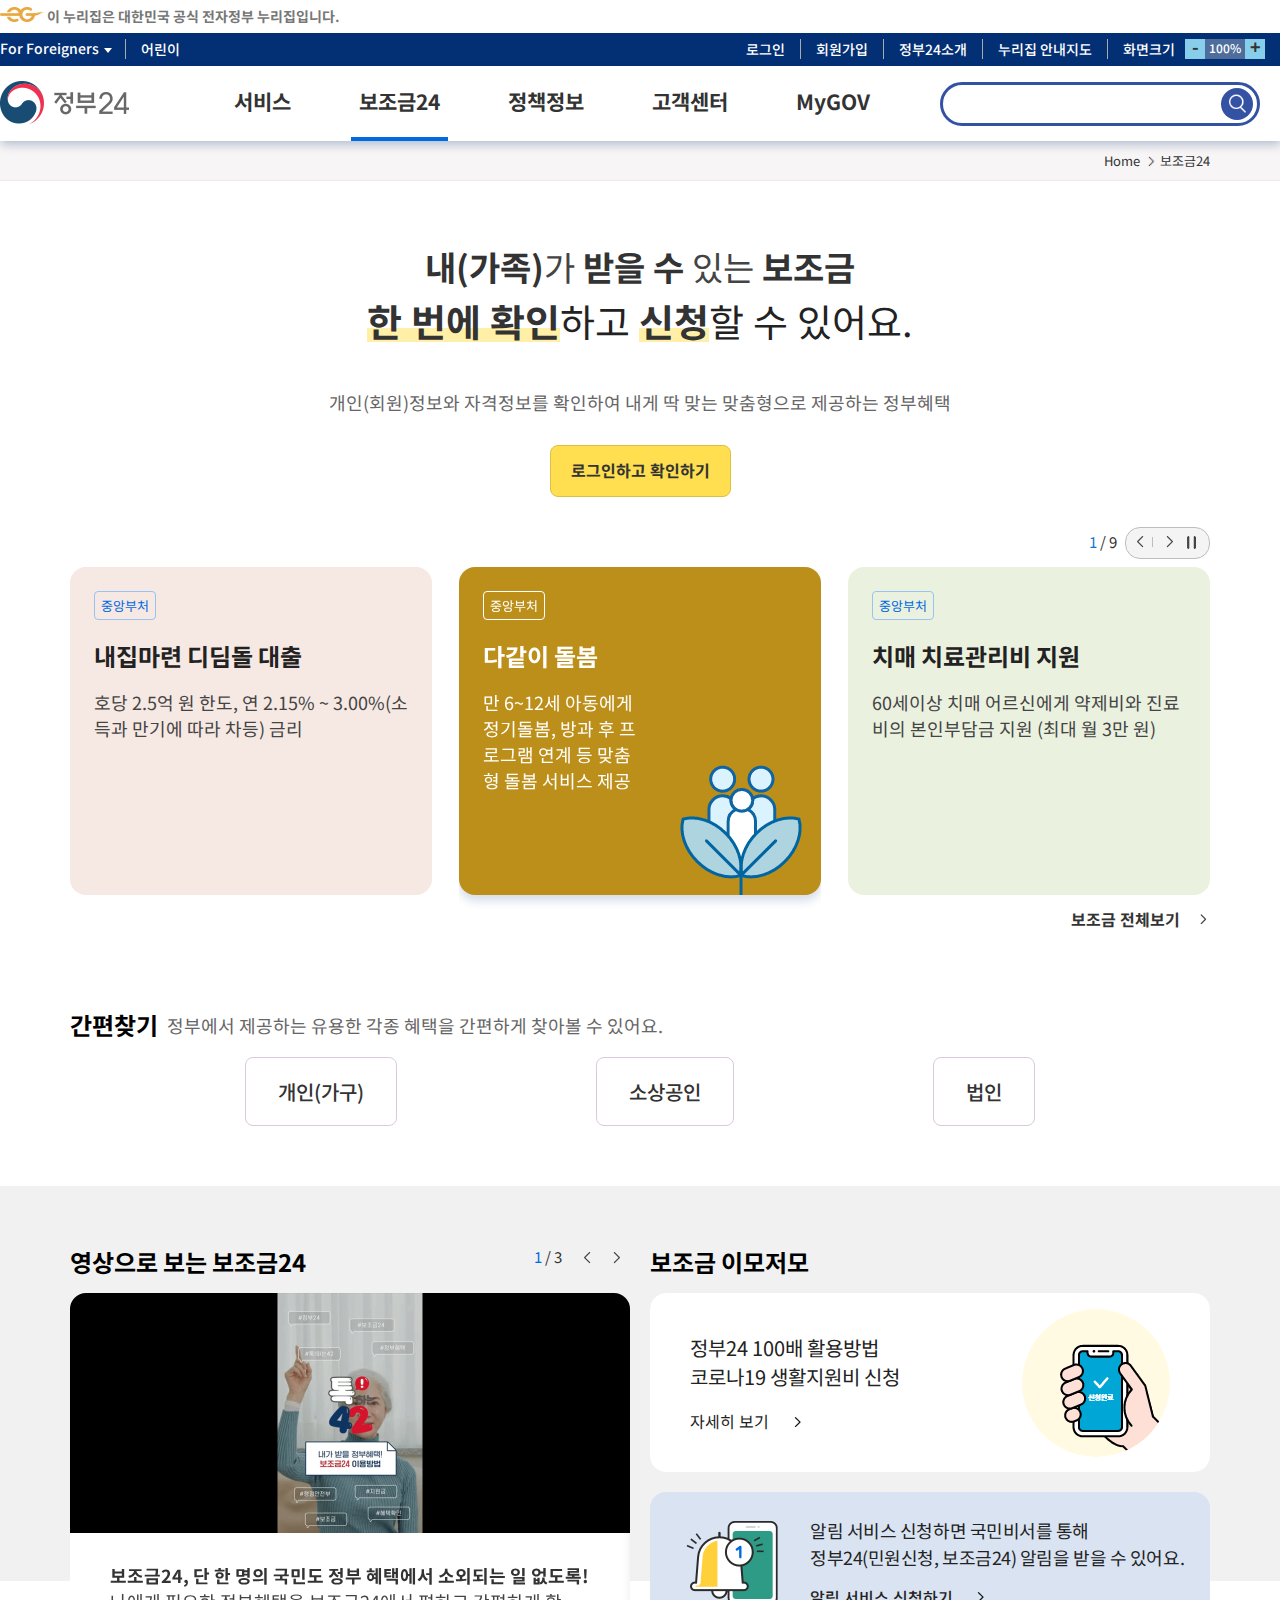
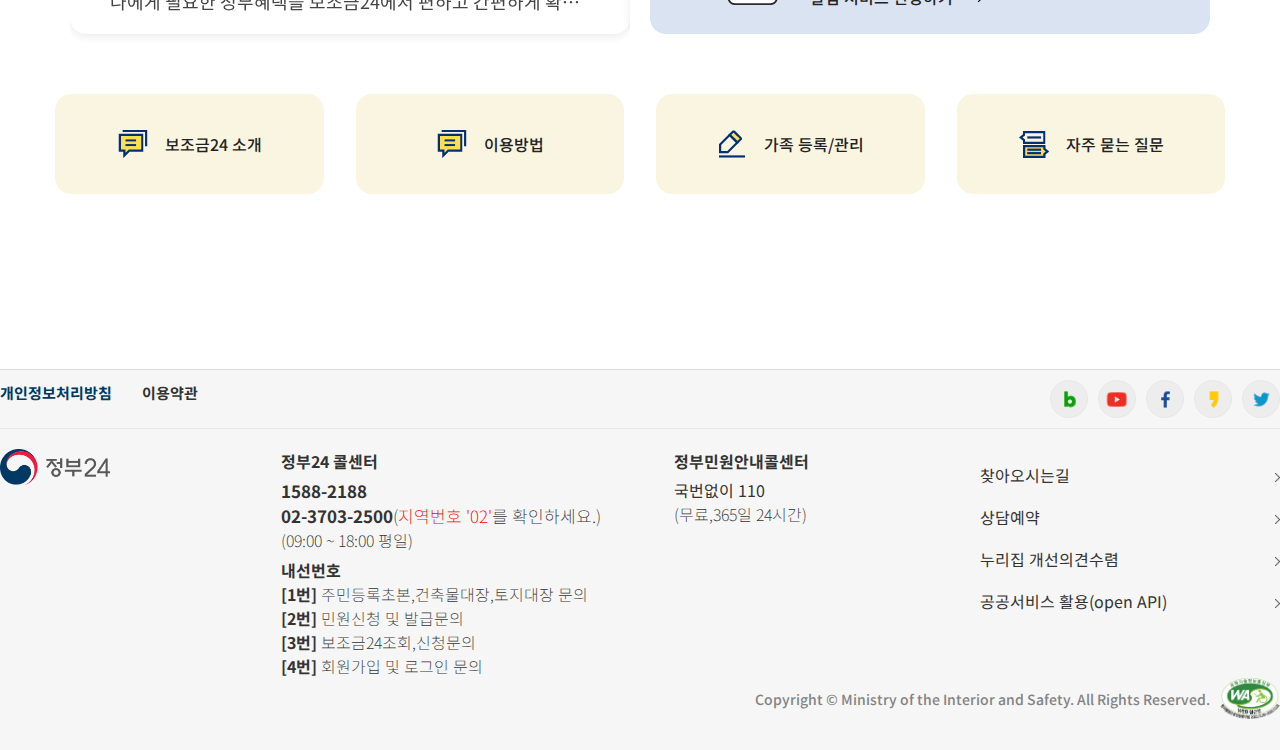
==== commit d8dec9eb: "3/27" ====
--- a/bojo.html
+++ b/bojo.html
@@ -73,7 +73,7 @@
                         </div>
                         <ul class="menu">
                             <li><a href="service.html">서비스</a></li>
-                            <li><a href="bojo.html">보조금24</a></li>
+                            <li><a style="border-bottom: 4px solid #006ae2;" href="bojo.html">보조금24</a></li>
                             <li><a href="">정책정보</a></li>
                             <li><a href="">고객센터</a></li>
                             <li><a href="">MyGOV</a></li>
@@ -1002,14 +1002,57 @@
                                     </div>
                                     <div class="bojo-banner-navi"></div>
                                 </div>
+                                <div class="bojo-alrim">
+                                    <a>
+                                        <p class="bojo-alrim-text">
+                                            알림 서비스 신청하면 국민비서를 통해 정부24(민원신청, 보조금24) 알림을 받을 수 있어요.
+                                        </p>
+                                        <span class="bojo-alrim-link">알림 서비스 신청하기 </span>
+                                    </a>
+                                </div>
                             </div>
+                        </div>
+                    </div>
+                    <div class="bojo_icons">
+                        <div class="bojo_icons_inner">
+                            <ul>
+                                <li>
+                                    <a class="bojo_icon_link" href="">
+                                        <span class="bojo_icon_link_s bojo_icon_link_a">
+                                            보조금24 소개
+                                        </span>
+                                    </a>
+                                </li>
+                                <li>
+                                    <a class="bojo_icon_link" href="">
+                                        <span class="bojo_icon_link_s bojo_icon_link_b">
+                                            이용방법
+                                        </span>
+                                    </a>
+                                </li>
+                                <li>
+                                    <a class="bojo_icon_link" href="">
+                                        <span class="bojo_icon_link_s bojo_icon_link_c">
+                                            가족 등록/관리
+                                        </span>
+                                    </a>
+                                </li>
+                                <li>
+                                    <a class="bojo_icon_link" href="">
+                                        <span class="bojo_icon_link_s bojo_icon_link_d">
+                                            자주 묻는 질문
+                                        </span>
+                                    </a>
+                                </li>
+                            </ul>
                         </div>
                     </div>
                 </div>
             </div>
         </section>
+        <div class="margin"></div>
         <!-- 푸터시작 -->
-        <footer style="display: none;">
+        <footer>
             <!-- 푸터상단 -->
             <div class="footer_top">
                 <div class="footer_top_inner">
--- a/style.css
+++ b/style.css
@@ -2820,4 +2820,128 @@
     position: absolute;
     top: 0px;
     right: 0px;
+}
+/* 알림서비스 */
+.bojo-alrim{
+    margin-top: 20px;
+}
+.bojo-alrim>a{
+    position: relative;
+    display: block;
+    width: 100%;
+    height: 142px;
+    border-radius: 16px;
+    box-sizing: border-box;
+    padding: 25px 0px 25px 160px;
+    background: url(bojo/img_alarm.png) left 20px center / 126px 112px no-repeat rgb(217,227,242);
+}
+.bojo-alrim-text{
+    font-size: 18px;
+    color: rgb(34,34,34);
+    letter-spacing: -0.025em;
+    box-sizing: border-box;
+    margin: 0px;
+    padding: 0px;
+    border: 0px;
+    font-style: normal;
+    line-height: 1.5;
+    word-break: keep-all;
+    overflow-wrap: break-word;
+    -webkit-font-smoothing: antialiased;
+    -webkit-tap-highlight-color: transparent;
+}
+.bojo-alrim-link{
+    display: block;
+    position: relative;
+    margin-top: 14px;
+    padding-right: 20px;
+    font-size: 16px;
+    font-weight: 500;
+    color: rgb(34, 34, 34);
+    width: 158px;
+    margin-left: 0px;
+}
+.bojo-alrim-link::before{
+    content: "";
+    display: block;
+    position: absolute;
+    right: 0px;
+    top: 4px;
+    width: 16px;
+    height: 16px;
+    background: url(bojo/bg_select_arrow_02\ \(10\).png) 0px 0px / auto 100% no-repeat;
+    transform: rotate(-90deg);
+}
+.bojo_bottom_inner::after{
+    content: "";
+    clear: both;
+    display: block;
+}
+/* 보조금 하단 아이콘 버튼 */
+.bojo_icons{
+    position: relative;
+    width: 1170px;
+    margin: 0 auto;
+}
+.bojo_icons_inner{
+    margin-top: 50px;
+}
+.bojo_icons_inner>ul>li{
+    float: left;
+    width: calc((100% - 96px) / 4);
+}
+.bojo_icons_inner>ul>li + li{
+    margin-left: 32px;
+}
+.bojo_icon_link{
+    display: block;
+    padding: 34px 12px;
+    background-color: rgb(250, 245, 224);
+    text-align: center;
+    border-radius: 16px;
+    box-sizing: border-box;
+}
+.bojo_icon_link_s{
+    display: inline-block;
+    padding-left: 48px;
+    font-size: 16px;
+    font-weight: 500;
+    line-height: 32px;
+    color: rgb(34, 34, 34);
+}
+.bojo_icon_link_a{
+    background: url(bojo/ico_s_info.png);
+    background-repeat: no-repeat;
+    background-position: 0px 0px;
+    background-size: 32px;
+}
+.bojo_icon_link_b{
+    background: url(bojo/ico_s_info.png);
+    background-repeat: no-repeat;
+    background-position: 0px 0px;
+    background-size: 32px;
+}
+.bojo_icon_link_c{
+    background: url(bojo/ico_s_family.png);
+    background-repeat: no-repeat;
+    background-position: 0px 0px;
+    background-size: 32px;
+}
+.bojo_icon_link_d{
+    background: url(bojo/ico_s_faq.png);
+    background-repeat: no-repeat;
+    background-position: 0px 0px;
+    background-size: 32px;
+}
+.bojo_icons_inner>ul::after{
+    content: "";
+    display: block;
+    clear: both;
+}
+.margin{
+    display: block;
+    width: 100%;
+    height: 100px;
+    margin-top: 50px !important;
+    margin-bottom: 50px;
 }